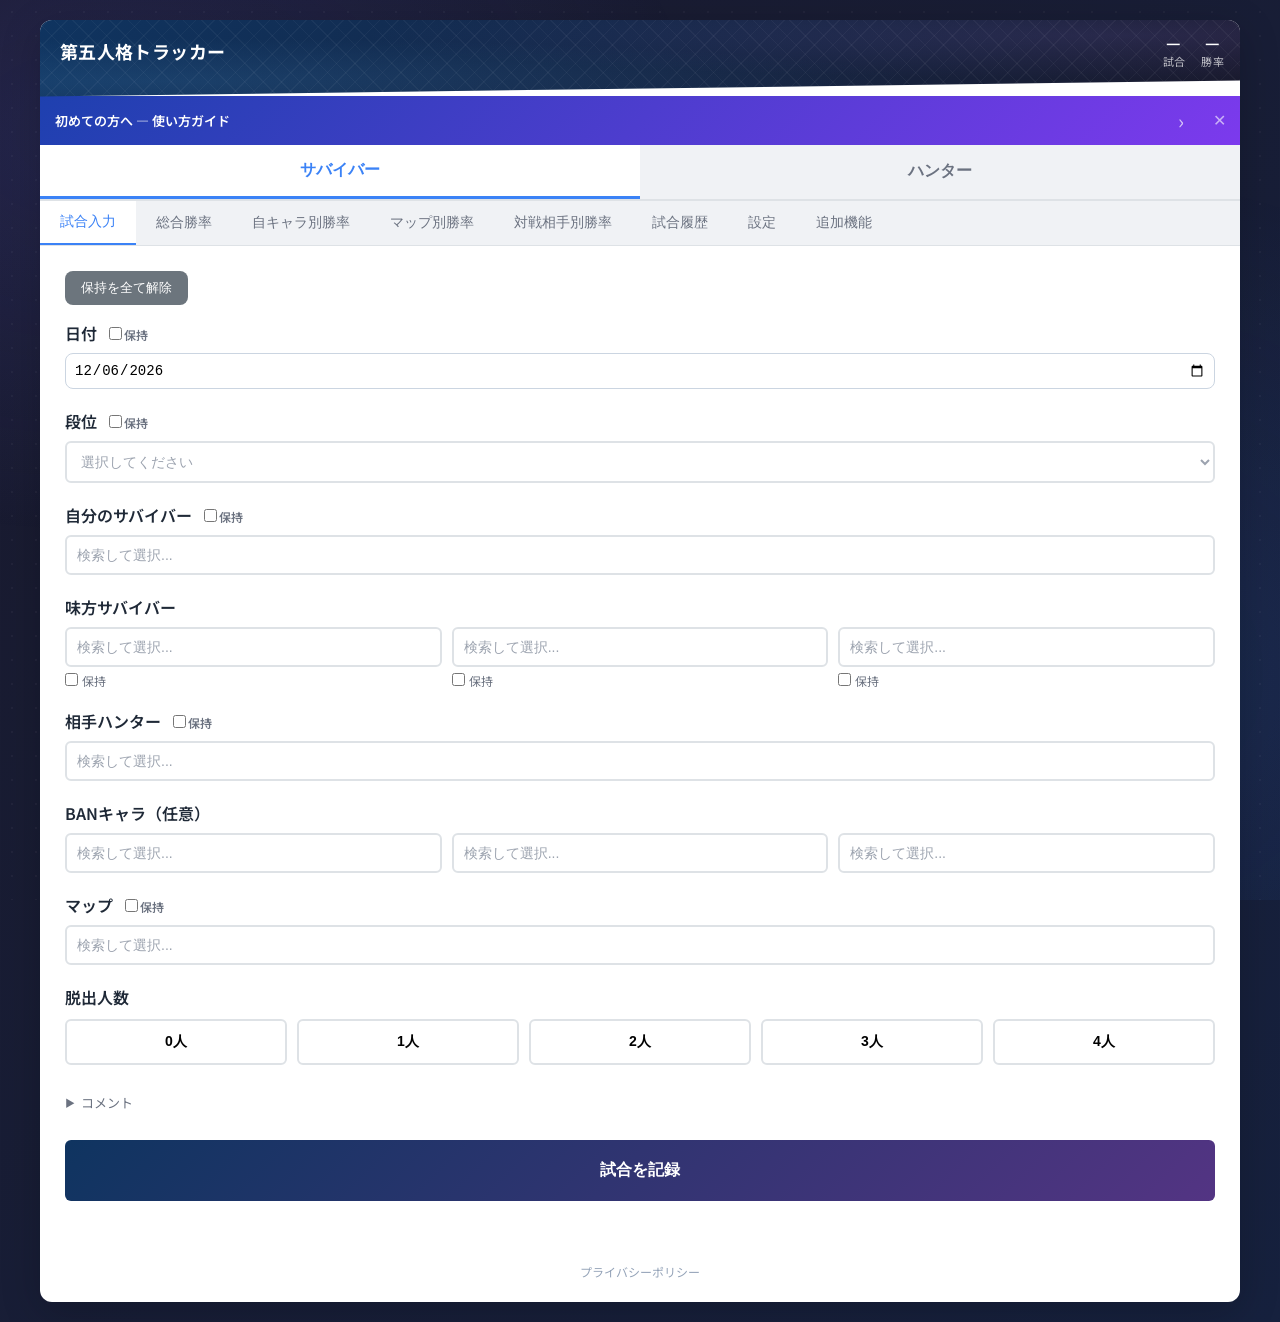
==== index.html @ e8f866b8 "Add files via upload" ====
<!DOCTYPE html>
<html lang="ja">
<head>
  <meta charset="UTF-8">
  <meta name="viewport" content="width=device-width, initial-scale=1.0">
  <title>第五人格トラッカー | 戦績管理・勝率計算アプリ</title>
  <meta name="description" content="第五人格（Identity V）のランク戦の戦績を簡単に記録・管理できる無料ツール。勝率、キャラ別統計、マップ別データを自動計算。サバイバー/ハンター両対応で完全無料。">
  <meta name="keywords" content="第五人格,Identity V,戦績,勝率,トラッカー,ランク戦,統計,サバイバー,ハンター">

  <!-- OGP（SNS共有用） -->
  <meta property="og:title" content="第五人格トラッカー | 戦績管理・勝率計算">
  <meta property="og:description" content="第五人格のランク戦戦績を簡単に記録・管理">
  <meta property="og:type" content="website">
  <meta property="og:url" content="https://idv-tracker.github.io/">

  <!-- Twitter Card -->
  <meta name="twitter:card" content="summary">
  <meta name="twitter:title" content="第五人格トラッカー">
  <meta name="twitter:description" content="戦績管理・勝率計算アプリ">

  <!-- PWA -->
  <link rel="manifest" href="manifest.json">
  <meta name="theme-color" content="#0f3460">
  <meta name="apple-mobile-web-app-capable" content="yes">
  <meta name="apple-mobile-web-app-status-bar-style" content="black-translucent">
  <meta name="apple-mobile-web-app-title" content="第五トラッカー">

  <!-- アイコン設定 -->
  <link rel="apple-touch-icon" href="icon.png">
  <link rel="icon" type="image/png" sizes="180x180" href="icon.png">
  <link rel="shortcut icon" href="icon.png">

  <!-- Google Analytics -->
  <script async src="https://www.googletagmanager.com/gtag/js?id=G-EL23B3L2TD"></script>
  <script>
    window.dataLayer = window.dataLayer || [];
    function gtag(){dataLayer.push(arguments);}
    gtag('js', new Date());
    gtag('config', 'G-EL23B3L2TD');
  </script>

  <!-- Google AdSense -->
  <script async src="https://pagead2.googlesyndication.com/pagead/js/adsbygoogle.js?client=ca-pub-6919699894432312"
     crossorigin="anonymous"></script>

  <!-- Google Fonts: Noto Sans JP -->
  <link rel="preconnect" href="https://fonts.googleapis.com">
  <link href="https://fonts.googleapis.com/css2?family=Noto+Sans+JP:wght@400;600;700&display=swap" rel="stylesheet">

  <!-- External CSS -->
  <link rel="stylesheet" href="base.css">
  <link rel="stylesheet" href="style.css">

  <!-- Chart.js CDN -->
  <script defer src="https://cdn.jsdelivr.net/npm/chart.js@4/dist/chart.umd.min.js"></script>

  <!-- Firebase SDK (クラウド同期用) -->
  <script defer src="https://www.gstatic.com/firebasejs/9.23.0/firebase-app-compat.js"></script>
  <script defer src="https://www.gstatic.com/firebasejs/9.23.0/firebase-firestore-compat.js"></script>
</head>
<body>
  <main class="container">
    <div class="header">
      <div class="header-bg-pattern"></div>
      <div class="header-inner">
        <div class="header-left">
          <div class="header-title">第五人格トラッカー</div>
        </div>
        <div class="header-stats" id="header-stats"></div>
        <button type="button" class="header-gear-btn" onclick="openToolSheet()" aria-label="ツール">
          <svg xmlns="http://www.w3.org/2000/svg" viewBox="0 0 24 24" fill="none" stroke="currentColor" stroke-width="2" stroke-linecap="round" stroke-linejoin="round" width="22" height="22">
            <line x1="3" y1="12" x2="21" y2="12"/><line x1="3" y1="6" x2="21" y2="6"/><line x1="3" y1="18" x2="21" y2="18"/>
          </svg>
          <span class="header-btn-label">ツール</span>
        </button>
      </div>
    </div>

    <div class="install-banner hidden" id="guide-banner">
      <a href="guide.html" onclick="markGuideVisited()">
        <span class="install-banner-text">初めての方へ — 使い方ガイド</span>
        <span class="install-banner-arrow">›</span>
      </a>
      <button type="button" class="install-banner-close" onclick="dismissGuideBanner()" aria-label="閉じる">✕</button>
    </div>

    <div class="install-banner" id="install-banner">
      <a href="install-guide.html">
        <span class="install-banner-text">ホーム画面に追加してアプリとして使う</span>
        <span class="install-banner-arrow">›</span>
      </a>
      <button type="button" class="install-banner-close" onclick="dismissInstallBanner()" aria-label="閉じる">✕</button>
    </div>

    <div class="perspective-tabs">
      <button type="button" class="perspective-tab active" onclick="switchPerspective('survivor', this)">サバイバー</button>
      <button type="button" class="perspective-tab" onclick="switchPerspective('hunter', this)">ハンター</button>
    </div>

    <div class="main-tabs">
      <button type="button" class="main-tab active" data-tab="input"     onclick="switchTab('input', this)">試合入力</button>
      <button type="button" class="main-tab"        data-tab="overall"   onclick="switchTab('overall', this)">総合勝率</button>
      <button type="button" class="main-tab"        data-tab="character" onclick="switchTab('character', this)">自キャラ別勝率</button>
      <button type="button" class="main-tab"        data-tab="map"       onclick="switchTab('map', this)">マップ別勝率</button>
      <button type="button" class="main-tab"        data-tab="opponent"  onclick="switchTab('opponent', this)">対戦相手別勝率</button>
      <button type="button" class="main-tab"        data-tab="history"   onclick="switchTab('history', this)">試合履歴</button>
      <button type="button" class="main-tab"        data-tab="settings"  onclick="switchTab('settings', this)">設定</button>
      <button type="button" class="main-tab"        data-tab="extra"     onclick="switchTab('extra', this)">追加機能</button>
    </div>

    <div class="content">
      <!-- 試合入力タブ -->
      <div id="input-tab" class="tab-content active">
        <div id="survivor-input">
          <div class="input-top-row">
            <button type="button" class="btn-clear-persist" onclick="clearAllPersistence('survivor')">保持を全て解除</button>
            <button type="button" class="input-history-btn" onclick="switchTab('history')" aria-label="試合履歴">
              <svg xmlns="http://www.w3.org/2000/svg" viewBox="0 0 24 24" fill="none" stroke="currentColor" stroke-width="2" stroke-linecap="round" stroke-linejoin="round" width="18" height="18"><circle cx="12" cy="12" r="10"/><polyline points="12 6 12 12 16 14"/></svg>
              <span class="input-history-label">履歴</span>
            </button>
          </div>

          <div class="form-group">
            <label class="form-label">日付 <input type="checkbox" id="persist-survivor-date" class="persist-check"><span class="persist-label">保持</span></label>
            <input type="date" id="survivor-date" class="input-date">
          </div>

          <div class="form-group">
            <label class="form-label">段位 <input type="checkbox" id="persist-survivor-rank" class="persist-check"><span class="persist-label">保持</span></label>
            <select id="survivor-rank">
              <option value="">選択してください</option>
            </select>
          </div>

          <div class="form-group">
            <label class="form-label">自分のサバイバー <input type="checkbox" id="persist-my-survivor" class="persist-check"><span class="persist-label">保持</span></label>
            <select id="my-survivor" onchange="updateSurvivorSelectOptions()">
              <option value="">選択してください</option>
            </select>
          </div>

          <div class="form-group">
            <label class="form-label">味方サバイバー</label>
            <div class="teammate-grid">
              <div>
                <select id="teammate-1" onchange="updateSurvivorSelectOptions()">
                  <option value="">選択してください</option>
                </select>
                <label class="persist-sub-label"><input type="checkbox" id="persist-teammate-1" class="persist-sub-check">保持</label>
              </div>
              <div>
                <select id="teammate-2" onchange="updateSurvivorSelectOptions()">
                  <option value="">選択してください</option>
                </select>
                <label class="persist-sub-label"><input type="checkbox" id="persist-teammate-2" class="persist-sub-check">保持</label>
              </div>
              <div>
                <select id="teammate-3" onchange="updateSurvivorSelectOptions()">
                  <option value="">選択してください</option>
                </select>
                <label class="persist-sub-label"><input type="checkbox" id="persist-teammate-3" class="persist-sub-check">保持</label>
              </div>
            </div>
          </div>

          <div class="form-group">
            <label class="form-label">相手ハンター <input type="checkbox" id="persist-opponent-hunter" class="persist-check"><span class="persist-label">保持</span></label>
            <select id="opponent-hunter">
              <option value="">選択してください</option>
            </select>
          </div>

          <div class="form-group">
            <label class="form-label">BANキャラ（任意）</label>
            <div class="teammate-grid">
              <div>
                <select id="ban-char-1">
                  <option value="">なし</option>
                </select>
              </div>
              <div>
                <select id="ban-char-2">
                  <option value="">なし</option>
                </select>
              </div>
              <div>
                <select id="ban-char-3">
                  <option value="">なし</option>
                </select>
              </div>
            </div>
          </div>

          <div class="form-group">
            <label class="form-label">マップ <input type="checkbox" id="persist-survivor-map" class="persist-check"><span class="persist-label">保持</span></label>
            <select id="survivor-map">
              <option value="">選択してください</option>
            </select>
          </div>

          <div class="form-group">
            <label class="form-label">脱出人数</label>
            <div class="result-buttons">
              <button type="button" class="result-button" onclick="selectEscapeCount('survivor', 0, this)">0人</button>
              <button type="button" class="result-button" onclick="selectEscapeCount('survivor', 1, this)">1人</button>
              <button type="button" class="result-button" onclick="selectEscapeCount('survivor', 2, this)">2人</button>
              <button type="button" class="result-button" onclick="selectEscapeCount('survivor', 3, this)">3人</button>
              <button type="button" class="result-button" onclick="selectEscapeCount('survivor', 4, this)">4人</button>
            </div>
          </div>

          <div class="detail-toggle" onclick="toggleDetailInput()">
            <span id="detail-toggle-arrow">▶</span> コメント
          </div>
          <div id="detail-input-area" class="hidden">
            <div class="form-group">
              <textarea id="survivor-comment" class="input-textarea" placeholder="メモを残せます"></textarea>
            </div>
          </div>

          <button type="button" class="submit-button" onclick="submitMatch('survivor')">試合を記録</button>
        </div>

        <div id="hunter-input" class="hidden">
          <div class="input-top-row">
            <button type="button" class="btn-clear-persist" onclick="clearAllPersistence('hunter')">保持を全て解除</button>
            <button type="button" class="input-history-btn" onclick="switchTab('history')" aria-label="試合履歴">
              <svg xmlns="http://www.w3.org/2000/svg" viewBox="0 0 24 24" fill="none" stroke="currentColor" stroke-width="2" stroke-linecap="round" stroke-linejoin="round" width="18" height="18"><circle cx="12" cy="12" r="10"/><polyline points="12 6 12 12 16 14"/></svg>
              <span class="input-history-label">履歴</span>
            </button>
          </div>

          <div class="form-group">
            <label class="form-label">日付 <input type="checkbox" id="persist-hunter-date" class="persist-check"><span class="persist-label">保持</span></label>
            <input type="date" id="hunter-date" class="input-date">
          </div>

          <div class="form-group">
            <label class="form-label">段位 <input type="checkbox" id="persist-hunter-rank" class="persist-check"><span class="persist-label">保持</span></label>
            <select id="hunter-rank">
              <option value="">選択してください</option>
            </select>
          </div>

          <div class="form-group">
            <label class="form-label">自分のハンター <input type="checkbox" id="persist-my-hunter" class="persist-check"><span class="persist-label">保持</span></label>
            <select id="my-hunter">
              <option value="">選択してください</option>
            </select>
          </div>

          <div class="form-group">
            <label class="form-label">相手サバイバー</label>
            <div class="opponent-survivor-grid">
              <div>
                <select id="opponent-survivor-1" onchange="updateHunterOpponentSelectOptions()">
                  <option value="">選択してください</option>
                </select>
                <label class="persist-sub-label"><input type="checkbox" id="persist-opponent-survivor-1" class="persist-sub-check">保持</label>
              </div>
              <div>
                <select id="opponent-survivor-2" onchange="updateHunterOpponentSelectOptions()">
                  <option value="">選択してください</option>
                </select>
                <label class="persist-sub-label"><input type="checkbox" id="persist-opponent-survivor-2" class="persist-sub-check">保持</label>
              </div>
              <div>
                <select id="opponent-survivor-3" onchange="updateHunterOpponentSelectOptions()">
                  <option value="">選択してください</option>
                </select>
                <label class="persist-sub-label"><input type="checkbox" id="persist-opponent-survivor-3" class="persist-sub-check">保持</label>
              </div>
              <div>
                <select id="opponent-survivor-4" onchange="updateHunterOpponentSelectOptions()">
                  <option value="">選択してください</option>
                </select>
                <label class="persist-sub-label"><input type="checkbox" id="persist-opponent-survivor-4" class="persist-sub-check">保持</label>
              </div>
            </div>
          </div>

          <div class="form-group">
            <label class="form-label">マップ <input type="checkbox" id="persist-hunter-map" class="persist-check"><span class="persist-label">保持</span></label>
            <select id="hunter-map">
              <option value="">選択してください</option>
            </select>
          </div>

          <div class="form-group">
            <label class="form-label">脱出人数</label>
            <div class="result-buttons">
              <button type="button" class="result-button" onclick="selectEscapeCount('hunter', 0, this)">0人</button>
              <button type="button" class="result-button" onclick="selectEscapeCount('hunter', 1, this)">1人</button>
              <button type="button" class="result-button" onclick="selectEscapeCount('hunter', 2, this)">2人</button>
              <button type="button" class="result-button" onclick="selectEscapeCount('hunter', 3, this)">3人</button>
              <button type="button" class="result-button" onclick="selectEscapeCount('hunter', 4, this)">4人</button>
            </div>
          </div>

          <div class="detail-toggle" onclick="toggleHunterDetailInput()">
            <span id="hunter-detail-toggle-arrow">▶</span> コメント
          </div>
          <div id="hunter-detail-input-area" class="hidden">
            <div class="form-group">
              <textarea id="hunter-comment" class="input-textarea" placeholder="メモを残せます"></textarea>
            </div>
          </div>

          <button type="button" class="submit-button" onclick="submitMatch('hunter')">試合を記録</button>
        </div>

      </div>

      <!-- 総合勝率タブ -->
      <div id="overall-tab" class="tab-content">
        <!-- 総合勝率 / 百戦勝率 トグル -->
        <div class="overall-mode-toggle">
          <button type="button" class="overall-mode-btn active" data-mode="total" onclick="setOverallMode('total')">総合勝率</button>
          <button type="button" class="overall-mode-btn" data-mode="recent100" onclick="setOverallMode('recent100')">百戦勝率</button>
        </div>

        <!-- フィルター（折りたたみ） -->
        <div class="filter-collapsible">
          <button type="button" id="filter-toggle-btn-overall" class="filter-toggle-btn" onclick="toggleFilterDrawer('overall')" aria-expanded="false">
            <span class="filter-toggle-label">フィルター</span>
            <span class="filter-toggle-arrow">▼</span>
            <span class="filter-chips-wrap" id="filter-chips-overall"></span>
          </button>
          <div class="filter-drawer" id="filter-drawer-overall">
            <div class="filter-drawer-inner">
              <div class="filter-drawer-group">
                <label class="filter-label">期間フィルター</label>
                <select id="overall-period-filter" onchange="updateOverallStatsTab()" class="overall-filter-select">
                  <option value="all">全期間</option>
                  <option value="today">今日</option>
                  <option value="last7days">直近7日</option>
                  <option value="last30days">直近30日</option>
                </select>
              </div>
              <div class="filter-drawer-group">
                <label class="filter-label">段位フィルター</label>
                <div id="overall-rank-filter" class="multi-rank-wrapper"></div>
              </div>
            </div>
          </div>
        </div>

        <!-- 総合勝率表示 -->
        <div id="overall-stats-display"></div>

        <!-- 勝敗割合ドーナツグラフ -->
        <div id="result-pie-section" class="chart-block">
          <h3 class="chart-section-title">勝敗内訳</h3>
          <div id="result-pie-content"></div>
        </div>

        <!-- 直近試合カラーブロック -->
        <div id="recent-blocks-section" class="chart-block">
          <h3 class="chart-section-title">直近の試合</h3>
          <div id="recent-blocks-content"></div>
        </div>

        <!-- 勝率推移グラフ -->
        <div class="chart-block-lg">
          <h3 class="chart-section-title">勝率推移</h3>
          <div class="chart-container">
            <canvas id="winrate-chart"></canvas>
          </div>
        </div>

        <!-- ハイライトサマリー -->
        <div id="highlight-summary-section" class="chart-block">
          <div id="highlight-summary-content"></div>
        </div>
      </div>

      <!-- 自キャラ別勝率タブ -->
      <div id="character-tab" class="tab-content">
        <div class="filter-collapsible">
          <button type="button" id="filter-toggle-btn-character" class="filter-toggle-btn" onclick="toggleFilterDrawer('character')" aria-expanded="false">
            <span class="filter-toggle-label">フィルター</span>
            <span class="filter-toggle-arrow">▼</span>
            <span class="filter-chips-wrap" id="filter-chips-character"></span>
          </button>
          <div class="filter-drawer" id="filter-drawer-character">
            <div class="filter-drawer-inner">
              <div class="filter-section">
                <div class="filter-group">
                  <label class="filter-label">期間フィルター</label>
                  <select id="character-period-filter" onchange="updateAllStats()">
                    <option value="all">全期間</option>
                    <option value="today">今日</option>
                    <option value="last7days">直近7日</option>
                    <option value="last30days">直近30日</option>
                  </select>
                </div>
                <div class="filter-group">
                  <label class="filter-label">対戦相手フィルター</label>
                  <select id="character-opponent-filter" onchange="updateAllStats()">
                    <option value="all">全て</option>
                  </select>
                </div>
                <div class="filter-group">
                  <label class="filter-label">マップフィルター</label>
                  <select id="character-map-filter" onchange="updateAllStats()">
                    <option value="all">全マップ</option>
                  </select>
                </div>
                <div class="filter-group">
                  <label class="filter-label">段位フィルター</label>
                  <div id="character-rank-filter" class="multi-rank-wrapper"></div>
                </div>
              </div>
            </div>
          </div>
        </div>
        <div id="character-stats"></div>

        <!-- 使用キャラクター割合グラフ -->
        <div id="char-pie-section" class="chart-block-lg">
          <h3 class="chart-section-title">使用キャラクター割合</h3>
          <div id="char-pie-content"></div>
        </div>
      </div>

      <!-- マップ別勝率タブ -->
      <div id="map-tab" class="tab-content">
        <div class="filter-collapsible">
          <button type="button" id="filter-toggle-btn-map" class="filter-toggle-btn" onclick="toggleFilterDrawer('map')" aria-expanded="false">
            <span class="filter-toggle-label">フィルター</span>
            <span class="filter-toggle-arrow">▼</span>
            <span class="filter-chips-wrap" id="filter-chips-map"></span>
          </button>
          <div class="filter-drawer" id="filter-drawer-map">
            <div class="filter-drawer-inner">
              <div class="filter-section">
                <div class="filter-group">
                  <label class="filter-label">期間フィルター</label>
                  <select id="map-period-filter" onchange="updateAllStats()">
                    <option value="all">全期間</option>
                    <option value="today">今日</option>
                    <option value="last7days">直近7日</option>
                    <option value="last30days">直近30日</option>
                  </select>
                </div>
                <div class="filter-group">
                  <label class="filter-label">自キャラフィルター</label>
                  <select id="map-char-filter" onchange="updateAllStats()">
                    <option value="all">全キャラ</option>
                  </select>
                </div>
                <div class="filter-group">
                  <label class="filter-label">段位フィルター</label>
                  <div id="map-rank-filter" class="multi-rank-wrapper"></div>
                </div>
              </div>
            </div>
          </div>
        </div>
        <div id="map-stats"></div>

        <!-- マップ別試合数グラフ -->
        <div id="map-pie-section" class="chart-block-lg">
          <h3 class="chart-section-title">マップ割合</h3>
          <div id="map-pie-content"></div>
        </div>
      </div>

      <!-- 対戦相手別勝率タブ -->
      <div id="opponent-tab" class="tab-content">
        <div class="filter-collapsible">
          <button type="button" id="filter-toggle-btn-opponent" class="filter-toggle-btn" onclick="toggleFilterDrawer('opponent')" aria-expanded="false">
            <span class="filter-toggle-label">フィルター</span>
            <span class="filter-toggle-arrow">▼</span>
            <span class="filter-chips-wrap" id="filter-chips-opponent"></span>
          </button>
          <div class="filter-drawer" id="filter-drawer-opponent">
            <div class="filter-drawer-inner">
              <div class="filter-section">
                <div class="filter-group">
                  <label class="filter-label">期間フィルター</label>
                  <select id="opponent-period-filter" onchange="updateAllStats()">
                    <option value="all">全期間</option>
                    <option value="today">今日</option>
                    <option value="last7days">直近7日</option>
                    <option value="last30days">直近30日</option>
                  </select>
                </div>
                <div class="filter-group">
                  <label class="filter-label">自キャラフィルター</label>
                  <select id="my-char-filter" onchange="onMyCharFilterChange()">
                    <option value="all">全キャラ</option>
                  </select>
                </div>
                <div class="filter-group" id="opponent-filter-group">
                  <label class="filter-label">対戦相手フィルター</label>
                  <select id="opponent-hunter-filter" onchange="updateAllStats()">
                    <option value="all">全て</option>
                  </select>
                </div>
                <div class="filter-group">
                  <label class="filter-label">マップフィルター</label>
                  <select id="opponent-map-filter" onchange="updateAllStats()">
                    <option value="all">全マップ</option>
                  </select>
                </div>
                <div class="filter-group">
                  <label class="filter-label">段位フィルター</label>
                  <div id="opponent-rank-filter" class="multi-rank-wrapper"></div>
                </div>
              </div>
            </div>
          </div>
        </div>
        <div id="opponent-stats"></div>
      </div>

      <!-- 試合履歴タブ -->
      <div id="history-tab" class="tab-content">
        <div class="filter-collapsible">
          <button type="button" id="filter-toggle-btn-history" class="filter-toggle-btn" onclick="toggleFilterDrawer('history')" aria-expanded="false">
            <span class="filter-toggle-label">フィルター</span>
            <span class="filter-toggle-arrow">▼</span>
            <span class="filter-chips-wrap" id="filter-chips-history"></span>
          </button>
          <div class="filter-drawer" id="filter-drawer-history">
            <div class="filter-drawer-inner">
              <div class="filter-section">
                <div class="filter-group">
                  <label class="filter-label">期間フィルター</label>
                  <select id="history-period-filter" onchange="updateAllStats()">
                    <option value="all">全期間</option>
                    <option value="today">今日</option>
                    <option value="last7days">直近7日</option>
                    <option value="last30days">直近30日</option>
                  </select>
                </div>
                <div class="filter-group">
                  <label class="filter-label">相手キャラフィルター</label>
                  <select id="history-opponent-filter" onchange="updateAllStats()">
                    <option value="all">全キャラ</option>
                  </select>
                </div>
                <div class="filter-group">
                  <label class="filter-label">自キャラフィルター</label>
                  <select id="history-char-filter" onchange="onHistoryCharFilterChange()">
                    <option value="all">全キャラ</option>
                  </select>
                </div>
                <div class="filter-group">
                  <label class="filter-label">マップフィルター</label>
                  <select id="history-map-filter" onchange="updateAllStats()">
                    <option value="all">全マップ</option>
                  </select>
                </div>
                <div class="filter-group">
                  <label class="filter-label">段位フィルター</label>
                  <div id="history-rank-filter" class="multi-rank-wrapper"></div>
                </div>
              </div>
            </div>
          </div>
        </div>
        <div id="match-history"></div>
        <button type="button" class="reset-button" onclick="event.stopPropagation(); resetAllData(); return false;">全データをリセット</button>
      </div>

      <!-- 設定タブ -->
      <div id="settings-tab" class="tab-content">
        <!-- ダークモード切替 -->
        <div class="dark-mode-toggle">
          <div>
            <div class="dark-mode-toggle-label">ダークモード</div>
            <div class="dark-mode-toggle-sub">目に優しい暗い配色に切り替えます</div>
          </div>
          <label class="toggle-switch">
            <input type="checkbox" id="dark-mode-switch" onchange="toggleDarkMode()">
            <span class="toggle-slider"></span>
          </label>
        </div>

        <a href="guide.html" class="settings-link-btn">使い方ガイド ›</a>

        <a href="install-guide.html" class="settings-link-btn">ホーム画面に追加する方法 ›</a>

        <!-- クラウド同期 -->
        <div class="stats-card">
          <h3 class="settings-section-title">クラウド同期</h3>
          <p class="settings-section-sub">複数のデバイスでデータを同期できます。同期コードを発行し、別のデバイスで入力するだけで完了です。</p>
          <div id="sync-ui"></div>
        </div>

        <div class="stats-card">
          <h3 class="settings-section-title">ファイルで書き出し・読み込み</h3>
          <p class="settings-section-sub">データをJSONファイルとして書き出し・読み込みできます。他のユーザーへのデータ共有や、クラウド同期を使わない手動バックアップとして活用できます。</p>

          <!-- エクスポート -->
          <div class="settings-import-section">
            <h4 class="settings-h4">データをバックアップ</h4>
            <div class="settings-export-row">
              <button type="button" class="settings-btn settings-btn-blue" onclick="exportToClipboard()">クリップボードにコピー</button>
              <button type="button" class="settings-btn settings-btn-green" onclick="exportToFile()">ファイルでダウンロード</button>
            </div>
            <p class="settings-note-sm">クリップボードにコピーした場合は、LINEやメモ帳に貼り付けて保存してください。</p>
          </div>

          <!-- インポート -->
          <div>
            <h4 class="settings-h4">データを復元</h4>
            <p class="settings-note-warn">復元すると現在のデータは完全に上書きされます</p>

            <!-- テキストエリアで復元 -->
            <div class="settings-import-section">
              <label class="settings-label">バックアップデータを貼り付け:</label>
              <textarea id="import-textarea" class="settings-import-textarea" placeholder="ここにバックアップデータを貼り付けてください"></textarea>
              <button type="button" class="settings-btn settings-btn-purple settings-btn-full" style="margin-top: var(--sp-2);" onclick="importFromText()">テキストから復元</button>
            </div>

            <!-- ファイルで復元 -->
            <div>
              <label class="settings-label">またはファイルから復元:</label>
              <input type="file" id="import-file" accept=".json,.txt" style="display: none;" onchange="importFromFile(event)">
              <button type="button" class="settings-btn settings-btn-indigo settings-btn-full" onclick="document.getElementById('import-file').click()">ファイルから復元</button>
            </div>
          </div>
        </div>

        <!-- 現在のデータ情報 -->
        <div class="stats-card">
          <h3 class="settings-section-title">現在のデータ情報</h3>
          <div id="data-info" class="settings-data-info"></div>
        </div>
      </div>
      <!-- 追加機能タブ（PC用） -->
      <div id="extra-tab" class="tab-content">
        <div class="addon-section">
          <div class="addon-section-header">
            <span class="addon-section-title">追加機能</span>
            <span class="addon-section-note">50試合記録すると使えます</span>
          </div>

          <div class="tier-link-card">
            <a href="tier.html" class="tier-link-card-header">
              <span>環境分析 対戦相手Tier表</span>
              <span class="tier-link-card-open-label">開く ›</span>
            </a>
            <div class="tier-link-card-body">
              <p>あなたの対戦データをもとに、対戦相手キャラクターの流行度を自動でTier表化する分析ツールです。</p>
              <div class="tier-link-card-features">
                <div><strong>流行度Tier表（SSS〜D）</strong> — ピック率をもとに7段階で分類</div>
                <div><strong>要対策ピックアップ</strong> — ピック率×敗率から独自スコアで上位を表示</div>
                <div><strong>前週比トレンド</strong> — 先週と今週のピック率を比較</div>
                <div><strong>詳細データ</strong> — マップ分布・自キャラ別勝率・試合履歴をキャラ別に確認</div>
                <div><strong>自動連携</strong> — 同期コードを設定していれば追加操作なしで最新データを読み込み</div>
              </div>
            </div>
          </div>

          <div class="tier-link-card" style="margin-bottom: 0;">
            <a href="challenge.html" class="tier-link-card-header">
              <span>目標達成予測</span>
              <span class="tier-link-card-open-label">開く ›</span>
            </a>
            <div class="tier-link-card-body">
              <p>認知ポイント・段位ポイントの目標を設定すると、あなたの勝率をもとに達成に必要な試合数を予測する分析ツールです。</p>
              <div class="tier-link-card-features">
                <div><strong>認知pt予測</strong> — キャラ別勝率とptサンプルから達成試合数を算出</div>
                <div><strong>段位pt予測</strong> — 全体勝率と段位の仕組みから必要試合数を計算</div>
                <div><strong>上振れ・期待値・下振れ</strong> — 勝率±5%の3パターンで表示</div>
              </div>
            </div>
          </div>
        </div>
      </div>
    </div>

    <!-- 詳細ページ（キャラ/マップ/対戦相手） -->
    <div id="detail-page" class="detail-page hidden">
      <div class="detail-page-header">
        <button type="button" class="detail-page-back" onclick="closeDetailPage()">← 戻る</button>
        <div class="detail-page-title">
          <img id="detail-page-icon" class="detail-page-icon-img" src="" alt="" onerror="this.style.display='none'">
          <span id="detail-page-name"></span>
        </div>
        <span id="detail-filter-badge" class="detail-filter-badge hidden"></span>
      </div>
      <div id="detail-page-body" class="detail-page-body"></div>
    </div>

    <!-- プライバシーポリシーリンク -->
    <div class="privacy-footer">
      <a href="privacy.html" class="privacy-link">プライバシーポリシー</a>
    </div>
  </div>

  <!-- モバイル用ボトムナビ（5タブ） -->
  <nav class="bottom-nav" id="bottom-nav">
    <div class="bottom-nav-pill" id="bottom-nav-pill"></div>
    <button class="bottom-nav-item active" data-nav="input" onclick="switchBottomNav('input',this)">
      <span class="bnav-icon">
        <svg xmlns="http://www.w3.org/2000/svg" viewBox="0 0 24 24" fill="none" stroke="currentColor" stroke-width="2" stroke-linecap="round" stroke-linejoin="round" width="22" height="22"><path d="M17 3a2.828 2.828 0 1 1 4 4L7.5 20.5 2 22l1.5-5.5L17 3z"/></svg>
      </span>
      <span class="bnav-label">入力</span>
    </button>
    <button class="bottom-nav-item" data-nav="overall" onclick="switchBottomNav('overall',this)">
      <span class="bnav-icon">
        <svg xmlns="http://www.w3.org/2000/svg" viewBox="0 0 24 24" fill="none" stroke="currentColor" stroke-width="2" stroke-linecap="round" stroke-linejoin="round" width="22" height="22"><polyline points="22 12 18 12 15 21 9 3 6 12 2 12"/></svg>
      </span>
      <span class="bnav-label">総合</span>
    </button>
    <button class="bottom-nav-item" data-nav="character" onclick="switchBottomNav('character',this)">
      <span class="bnav-icon">
        <svg xmlns="http://www.w3.org/2000/svg" viewBox="0 0 24 24" fill="none" stroke="currentColor" stroke-width="2" stroke-linecap="round" stroke-linejoin="round" width="22" height="22"><path d="M20 21v-2a4 4 0 0 0-4-4H8a4 4 0 0 0-4 4v2"/><circle cx="12" cy="7" r="4"/></svg>
      </span>
      <span class="bnav-label">キャラ別</span>
    </button>
    <button class="bottom-nav-item" data-nav="map" onclick="switchBottomNav('map',this)">
      <span class="bnav-icon">
        <svg xmlns="http://www.w3.org/2000/svg" viewBox="0 0 24 24" fill="none" stroke="currentColor" stroke-width="2" stroke-linecap="round" stroke-linejoin="round" width="22" height="22"><polygon points="1 6 1 22 8 18 16 22 23 18 23 2 16 6 8 2 1 6"/><line x1="8" y1="2" x2="8" y2="18"/><line x1="16" y1="6" x2="16" y2="22"/></svg>
      </span>
      <span class="bnav-label">マップ別</span>
    </button>
    <button class="bottom-nav-item" data-nav="opponent" onclick="switchBottomNav('opponent',this)">
      <span class="bnav-icon">
        <svg xmlns="http://www.w3.org/2000/svg" viewBox="0 0 24 24" fill="none" stroke="currentColor" stroke-width="2" stroke-linecap="round" stroke-linejoin="round" width="22" height="22"><path d="M12 22s8-4 8-10V5l-8-3-8 3v7c0 6 8 10 8 10z"/></svg>
      </span>
      <span class="bnav-label">対戦別</span>
    </button>
  </nav>

  <!-- ツールシート（モバイル用） -->
  <div class="tool-sheet-overlay" id="tool-sheet-overlay" onclick="closeToolSheet()"></div>
  <div class="tool-sheet" id="tool-sheet">
    <div class="tool-sheet-header">
      <span class="tool-sheet-title">ツール</span>
      <button type="button" class="tool-sheet-close" onclick="closeToolSheet()">✕</button>
    </div>
    <a href="tier.html" class="tool-sheet-item">
      <span class="tool-sheet-item-icon">
        <svg xmlns="http://www.w3.org/2000/svg" viewBox="0 0 24 24" fill="none" stroke="currentColor" stroke-width="2" stroke-linecap="round" stroke-linejoin="round" width="20" height="20"><line x1="18" y1="20" x2="18" y2="10"/><line x1="12" y1="20" x2="12" y2="4"/><line x1="6" y1="20" x2="6" y2="14"/></svg>
      </span>
      <span class="tool-sheet-item-label">環境分析 対戦相手Tier表</span>
      <span class="tool-sheet-item-arrow">›</span>
    </a>
    <a href="challenge.html" class="tool-sheet-item">
      <span class="tool-sheet-item-icon">
        <svg xmlns="http://www.w3.org/2000/svg" viewBox="0 0 24 24" fill="none" stroke="currentColor" stroke-width="2" stroke-linecap="round" stroke-linejoin="round" width="20" height="20"><circle cx="12" cy="12" r="10"/><circle cx="12" cy="12" r="6"/><circle cx="12" cy="12" r="2"/></svg>
      </span>
      <span class="tool-sheet-item-label">目標達成予測</span>
      <span class="tool-sheet-item-arrow">›</span>
    </a>
    <div class="tool-sheet-divider"></div>
    <button type="button" class="tool-sheet-item" onclick="closeToolSheet(); switchTab('settings', document.querySelector('.main-tab[onclick*=\'settings\']'))">
      <span class="tool-sheet-item-icon">
        <svg xmlns="http://www.w3.org/2000/svg" viewBox="0 0 24 24" fill="none" stroke="currentColor" stroke-width="2" stroke-linecap="round" stroke-linejoin="round" width="20" height="20"><circle cx="12" cy="12" r="3"/><path d="M19.4 15a1.65 1.65 0 0 0 .33 1.82l.06.06a2 2 0 0 1-2.83 2.83l-.06-.06a1.65 1.65 0 0 0-1.82-.33 1.65 1.65 0 0 0-1 1.51V21a2 2 0 0 1-4 0v-.09A1.65 1.65 0 0 0 9 19.4a1.65 1.65 0 0 0-1.82.33l-.06.06a2 2 0 0 1-2.83-2.83l.06-.06A1.65 1.65 0 0 0 4.68 15a1.65 1.65 0 0 0-1.51-1H3a2 2 0 0 1 0-4h.09A1.65 1.65 0 0 0 4.6 9a1.65 1.65 0 0 0-.33-1.82l-.06-.06a2 2 0 0 1 2.83-2.83l.06.06A1.65 1.65 0 0 0 9 4.68a1.65 1.65 0 0 0 1-1.51V3a2 2 0 0 1 4 0v.09a1.65 1.65 0 0 0 1 1.51 1.65 1.65 0 0 0 1.82-.33l.06-.06a2 2 0 0 1 2.83 2.83l-.06.06A1.65 1.65 0 0 0 19.4 9a1.65 1.65 0 0 0 1.51 1H21a2 2 0 0 1 0 4h-.09a1.65 1.65 0 0 0-1.51 1z"/></svg>
      </span>
      <span class="tool-sheet-item-label">設定</span>
      <span class="tool-sheet-item-arrow">›</span>
    </button>
    <a href="guide.html" class="tool-sheet-item">
      <span class="tool-sheet-item-icon">
        <svg xmlns="http://www.w3.org/2000/svg" viewBox="0 0 24 24" fill="none" stroke="currentColor" stroke-width="2" stroke-linecap="round" stroke-linejoin="round" width="20" height="20"><path d="M2 3h6a4 4 0 0 1 4 4v14a3 3 0 0 0-3-3H2z"/><path d="M22 3h-6a4 4 0 0 0-4 4v14a3 3 0 0 1 3-3h7z"/></svg>
      </span>
      <span class="tool-sheet-item-label">使い方ガイド</span>
      <span class="tool-sheet-item-arrow">›</span>
    </a>
  </div>

  </main>

  <div id="toast-container" class="toast-container"></div>

  <script src="shared.js"></script>
  <script src="app.js"></script>
</body>
</html>
---- base.css ----
/* ===== base.css — 全ページ共通トークン・リセット ===== */

/* リセット */
* { margin: 0; padding: 0; box-sizing: border-box; }
.hidden { display: none !important; }

/* フォント */
body {
  font-family: 'Noto Sans JP', 'Segoe UI', Tahoma, Geneva, Verdana, sans-serif;
  min-height: 100vh;
}

/* ===== デザイントークン ===== */
:root {
  /* Primary colors */
  --c-primary:       #0f3460;
  --c-primary-mid:   #3b82f6;
  --c-primary-light: #60a5fa;

  /* Surface layers */
  --s-base:      #ffffff;
  --s-raised:    #f0f2f5;
  --s-raised-rgb: 240, 242, 245;
  --s-overlay:   #f1f5f9;
  --s-card:      #ffffff;
  --s-input:     #ffffff;
  --s-subtle:    #f9fafb;
  --s-muted:     #f3f4f6;

  /* Borders */
  --b-subtle:  #e5e7eb;
  --b-default: #dee2e6;
  --b-strong:  #cbd5e1;

  /* Text */
  --t-primary:   #1f2937;
  --t-secondary: #374151;
  --t-muted:     #6b7280;
  --t-faint:     #9ca3af;

  /* Status colors */
  --win-bg:  #fbbf24;  --win-fg:  #1f2937;
  --lose-bg: #ef4444;  --lose-fg: #ffffff;
  --draw-bg: #9ca3af;  --draw-fg: #1f2937;
  --c-success: #059669;
  --c-danger:  #dc2626;

  /* Interactive */
  --c-primary-bg: #eff6ff;

  /* Spacing (8px grid) */
  --sp-1: 4px;  --sp-2: 8px;   --sp-3: 12px;
  --sp-4: 16px; --sp-5: 20px;  --sp-6: 24px;
  --sp-8: 32px; --sp-10: 40px; --sp-12: 48px;

  /* Typography */
  --fs-xs:   11px;
  --fs-sm:   12px;
  --fs-base: 14px;
  --fs-md:   16px;
  --fs-lg:   18px;
  --fs-2xl:  48px;

  /* Border radius */
  --r-sm:   4px;
  --r-input: 6px;
  --r-md:   8px;
  --r-lg:   12px;
  --r-xl:   20px;
  --r-pill: 28px;

  /* Shadows */
  --shadow-sm: 0 1px 3px rgba(0,0,0,0.1);
  --shadow-md: 0 4px 12px rgba(0,0,0,0.15);
  --shadow-lg: 0 10px 40px rgba(0,0,0,0.2);

  /* z-index */
  --z-dropdown: 100;
  --z-sticky:   150;
  --z-nav:      200;

  /* Animation */
  --transition-hover: 0.15s;
  --transition-move:  0.3s;
}

/* ===== PC背景装飾（グロー + ドットパターン） ===== */
@media (min-width: 768px) {
  body {
    position: relative;
    z-index: 0;
  }
  body::before {
    content: '';
    position: fixed;
    inset: 0;
    pointer-events: none;
    z-index: -1;
    background:
      radial-gradient(ellipse 600px 400px at 8% 15%, rgba(99, 102, 241, 0.15), transparent),
      radial-gradient(ellipse 500px 500px at 88% 75%, rgba(59, 130, 246, 0.12), transparent),
      radial-gradient(ellipse 300px 300px at 50% 50%, rgba(139, 92, 246, 0.06), transparent),
      radial-gradient(circle 1px, rgba(255, 255, 255, 0.04) 1px, transparent 1px);
    background-size: 100% 100%, 100% 100%, 100% 100%, 24px 24px;
  }
}

/* ===== ダークモードトークン ===== */
body.dark-mode {
  --c-primary:       #3b82f6;
  --c-primary-light: #60a5fa;
  --s-base:      #1a1a2e;
  --s-raised:    #28283e;
  --s-raised-rgb: 40, 40, 62;
  --s-overlay:   #2e2e4a;
  --s-card:      #1e2235;
  --s-input:     #2d3250;
  --s-subtle:    #161929;
  --s-muted:     #161929;
  --b-subtle:  #2e2e48;
  --b-default: #3a3a55;
  --b-strong:  #3a3a55;
  --t-primary:   #d1d5db;
  --t-secondary: #adb5bd;
  --t-muted:     #9ca3af;
  --t-faint:     #7878a0;
  --win-bg:  #fbbf24;  --win-fg:  #1f2937;
  --lose-bg: #ef4444;  --lose-fg: #ffffff;
  --draw-bg: #9ca3af;  --draw-fg: #1f2937;
  --c-success: #059669;  /* ダーク背景でもコントラスト十分、据え置き */
  --c-danger:  #dc2626;
  --c-primary-bg: #1e2d4a;
}

/* ダークモード時のグロー微調整 */
@media (min-width: 768px) {
  body.dark-mode::before {
    background:
      radial-gradient(ellipse 600px 400px at 8% 15%, rgba(99, 102, 241, 0.10), transparent),
      radial-gradient(ellipse 500px 500px at 88% 75%, rgba(59, 130, 246, 0.08), transparent),
      radial-gradient(ellipse 300px 300px at 50% 50%, rgba(139, 92, 246, 0.05), transparent),
      radial-gradient(circle 1px, rgba(255, 255, 255, 0.025) 1px, transparent 1px);
    background-size: 100% 100%, 100% 100%, 100% 100%, 24px 24px;
  }
}
---- style.css ----
/* ===== トークン・リセットは base.css で定義 ===== */

body {
  background: linear-gradient(135deg, #1a1a2e 0%, #16213e 100%);
  padding: 20px;
}

.container {
  max-width: 1200px;
  margin: 0 auto;
  background: var(--s-base);
  border-radius: var(--r-lg);
  box-shadow: var(--shadow-lg);
  overflow: hidden;
}

/* ===== インストールバナー ===== */
.install-banner {
  display: flex;
  align-items: center;
  background: linear-gradient(135deg, #1e40af 0%, #7c3aed 100%);
  padding: 0;
}
.install-banner a {
  flex: 1;
  display: flex;
  align-items: center;
  padding: 10px 15px;
  color: white;
  text-decoration: none;
  gap: 8px;
  min-width: 0;
}
.install-banner-icon { font-size: 18px; flex-shrink: 0; }
.install-banner-text { font-size: 13px; font-weight: 600; flex: 1; }
.install-banner-arrow { font-size: 20px; opacity: 0.7; flex-shrink: 0; }
.install-banner-close {
  background: none;
  border: none;
  color: rgba(255,255,255,0.6);
  font-size: 16px;
  padding: 10px 14px;
  cursor: pointer;
  flex-shrink: 0;
}
.install-banner-close:hover { color: white; }

.perspective-tabs {
  display: flex;
  background: var(--s-raised);
  border-bottom: 2px solid var(--b-default);
}

.perspective-tab {
  flex: 1;
  padding: 15px;
  text-align: center;
  cursor: pointer;
  background: var(--s-raised);
  border: none;
  font-size: var(--fs-md);
  font-weight: 600;
  transition: background var(--transition-move), color var(--transition-move), border-color var(--transition-move);
  color: var(--t-muted);
}

.perspective-tab.active {
  background: var(--s-base);
  color: var(--c-primary-mid);
  border-bottom: 3px solid var(--c-primary-mid);
}

.perspective-tab:hover {
  background: var(--s-overlay);
}

.main-tabs {
  display: flex;
  background: var(--s-raised);
  border-bottom: 1px solid var(--b-default);
  overflow-x: auto;
  position: relative;
}

/* スクロール可能であることを示すグラデーション（動的に表示/非表示） */
.main-tabs.has-scroll::after {
  content: '';
  position: absolute;
  right: 0;
  top: 0;
  bottom: 0;
  width: 40px;
  background: linear-gradient(to right,
    rgba(var(--s-raised-rgb), 0),
    rgba(var(--s-raised-rgb), 1)
  );
  pointer-events: none;
  z-index: 1;
}

.main-tab {
  padding: 12px 20px;
  cursor: pointer;
  background: var(--s-raised);
  border: none;
  font-size: var(--fs-base);
  white-space: nowrap;
  transition: background var(--transition-move), color var(--transition-move), border-color var(--transition-move);
  color: var(--t-muted);
}

.main-tab.active {
  background: var(--s-base);
  color: var(--c-primary-mid);
  border-bottom: 2px solid var(--c-primary-mid);
}

.main-tab:hover {
  background: var(--s-overlay);
}

.content {
  padding: 25px;
}

.tab-content {
  display: none;
}

.tab-content.active {
  display: block;
}

.form-group {
  margin-bottom: 20px;
}

.form-label {
  display: block;
  margin-bottom: 8px;
  font-weight: 600;
  color: var(--t-primary);
}

select {
  width: 100%;
  padding: 10px;
  border: 2px solid var(--b-default);
  border-radius: var(--r-input);
  font-size: var(--fs-base);
  background: var(--s-base);
  color: var(--t-primary);
}

/* 未選択状態（プレースホルダー）のスタイル */
select.placeholder {
  color: var(--t-faint);
}

select:focus {
  outline: none;
  border-color: var(--c-primary);
}

.result-buttons {
  display: grid;
  grid-template-columns: repeat(5, 1fr);
  gap: 10px;
  margin-top: 10px;
}

.result-button {
  padding: 12px 8px;
  min-height: 44px;
  border: 2px solid var(--b-default);
  border-radius: var(--r-input);
  background: var(--s-base);
  cursor: pointer;
  font-size: var(--fs-base);
  font-weight: 600;
  transition: background var(--transition-move), color var(--transition-move), border-color var(--transition-move);
}

.result-button:hover {
  border-color: var(--c-primary);
  background: var(--s-overlay);
}

.result-button.selected {
  background: var(--c-primary);
  color: white;
  border-color: var(--c-primary);
}

.submit-button {
  width: 100%;
  padding: var(--sp-5);
  background: linear-gradient(135deg, #0f3460 0%, #533483 100%);
  color: white;
  border: none;
  border-radius: var(--r-input);
  font-size: var(--fs-md);
  font-weight: 600;
  cursor: pointer;
  margin-top: 20px;
  transition: transform var(--transition-hover);
}

.submit-button:hover {
  transform: translateY(-2px);
  box-shadow: 0 5px 15px rgba(15, 52, 96, 0.4);
}

.submit-button:active {
  transform: translateY(0);
}

.filter-section {
  background: var(--s-raised);
  padding: 15px;
  border-radius: var(--r-md);
  margin-bottom: var(--sp-5);
  display: flex;
  gap: 15px;
  flex-wrap: wrap;
  align-items: center;
}

.filter-group {
  flex: 1;
  min-width: 140px;
}

@media (max-width: 767px) {
  .filter-section {
    flex-direction: column;
    align-items: stretch;
    gap: var(--sp-3);
  }
  .filter-group {
    min-width: 0;
    width: 100%;
  }
}

.filter-label {
  display: block;
  margin-bottom: 5px;
  font-size: var(--fs-base);
  font-weight: 600;
  color: var(--t-primary);
}

.stats-card {
  background: var(--s-raised);
  padding: var(--sp-5);
  border-radius: var(--r-md);
  margin-bottom: var(--sp-5);
  border: 1px solid var(--b-subtle);
  box-shadow: var(--shadow-sm);
}
.stats-card-header {
  display: flex;
  justify-content: space-between;
  align-items: center;
  margin-bottom: 10px;
}
.stats-card-title {
  font-size: var(--fs-base);
  font-weight: 600;
  color: var(--t-muted);
}

.stats-title {
  font-size: var(--fs-lg);
  font-weight: 600;
  margin-bottom: 15px;
  color: var(--t-primary);
  display: flex;
  align-items: center;
  gap: 8px;
  padding-left: 10px;
  border-left: 3px solid var(--c-primary-mid);
  flex-wrap: wrap;
}
.stats-count-badge {
  font-size: 11px;
  font-weight: 400;
  color: var(--t-faint);
  background: var(--s-overlay);
  border-radius: var(--r-pill);
  padding: 2px 8px;
}

.overall-stats-display {
  background: var(--s-base);
  padding: 30px;
  border-radius: var(--r-md);
  text-align: center;
}

.winrate-big {
  font-size: var(--fs-2xl);
  font-weight: 700;
  color: var(--c-primary);
  margin-bottom: 10px;
}

.record-text {
  font-size: var(--fs-lg);
  color: var(--t-muted);
  margin-bottom: 10px;
}

.streak-badge {
  display: inline-flex;
  align-items: center;
  gap: 5px;
  background: linear-gradient(135deg, #ff6b6b, #ee5a6f);
  color: white;
  padding: 8px 16px;
  border-radius: var(--r-xl);
  font-size: 16px;
  font-weight: 600;
  margin-top: 10px;
}

.streak-icon {
  font-size: 20px;
}

/* 横棒グラフスタイル */
.bar-chart-horizontal {
  display: flex;
  flex-direction: column;
  gap: 12px;
  padding: var(--sp-5);
  background: var(--s-base);
  border-radius: var(--r-md);
}

.bar-row {
  display: flex;
  align-items: center;
  gap: 12px;
  width: 100%;
  min-height: 45px;
}

.bar-label-wrapper {
  min-width: 160px;
  max-width: 160px;
  flex-shrink: 0;
  display: flex;
  align-items: center;
  gap: 6px;
}
.bar-icon {
  width: 22px;
  height: 22px;
  border-radius: var(--r-sm);
  object-fit: cover;
  flex-shrink: 0;
}
.bar-icon-pair {
  display: flex;
  flex-shrink: 0;
}
.bar-icon-pair .bar-icon:not(:first-child) {
  margin-left: -6px;
}
.bar-label-text {
  min-width: 0;
  flex: 1;
}

.bar-label {
  font-size: 13px;
  font-weight: 600;
  color: var(--t-primary);
  word-wrap: break-word;
  margin-bottom: 3px;
}

.bar-sublabel {
  font-size: var(--fs-xs);
  color: var(--t-faint);
  line-height: 1.3;
}

.bar-wrapper {
  flex: 1;
  min-width: 0;
  height: 28px;
  background: var(--s-overlay);
  border-radius: var(--r-sm);
  position: relative;
  overflow: hidden;
  display: flex;
  align-items: center;
}
.bar-center-label {
  position: absolute;
  left: 0;
  right: 0;
  text-align: center;
  font-size: 11px;
  font-weight: 700;
  color: var(--t-primary);
  text-shadow:
    0 0 3px #fff,
    0 0 3px #fff,
    0 0 3px #fff,
    1px 0 2px #fff,
   -1px 0 2px #fff,
    0 1px 2px #fff,
    0 -1px 2px #fff;
  pointer-events: none;
  white-space: nowrap;
}

.bar-visual {
  height: 100%;
  background: linear-gradient(90deg, var(--c-primary-light), var(--c-primary-mid));
  border-radius: var(--r-sm);
  transition: width var(--transition-move) ease;
  position: relative;
  display: flex;
  align-items: center;
  justify-content: flex-end;
  padding-right: 10px;
}

.bar-value {
  color: white;
  font-size: 11px;
  font-weight: 700;
  white-space: nowrap;
}

.bar-value-zero {
  position: static;
  transform: none;
  color: var(--t-faint);
  background: transparent;
  font-size: 11px;
  font-weight: 600;
  padding-left: 10px;
}

.bar-value-outside {
  display: flex;
  align-items: center;
  gap: 4px;
  width: 100%;
  align-self: stretch;
}
.bar-value-outside .bar-visual {
  padding-right: 4px;
}
.bar-value-outside .bar-pct {
  font-size: 11px;
  font-weight: 700;
  color: var(--c-primary-mid);
  white-space: nowrap;
}
body.dark-mode .bar-value-outside .bar-pct {
  color: var(--c-primary-light);
}

.match-history {
  background: var(--s-base);
  border: 1px solid var(--b-default);
  border-radius: var(--r-sm);
  overflow: hidden;
}

.match-item {
  padding: 15px;
  border-bottom: 1px solid var(--b-default);
  border-left: 3px solid transparent;
  display: flex;
  justify-content: space-between;
  align-items: center;
}
.match-item:has(.match-result.win)  { border-left-color: var(--win-bg); }
.match-item:has(.match-result.lose) { border-left-color: var(--lose-bg); }
.match-item:has(.match-result.draw) { border-left-color: var(--draw-bg); }

.match-item:last-child {
  border-bottom: none;
}

.match-info {
  flex: 1;
}

.match-result {
  padding: 5px 12px;
  border-radius: var(--r-sm);
  font-size: 12px;
  font-weight: 600;
  margin-right: 10px;
}

.match-result.win {
  background: var(--win-bg);
  color: var(--win-fg);
}

.match-result.lose {
  background: var(--lose-bg);
  color: var(--lose-fg);
}

.match-result.draw {
  background: var(--draw-bg);
  color: var(--draw-fg);
}

.match-actions button {
  margin-left: 5px;
  padding: 6px 12px;
  border: none;
  border-radius: var(--r-sm);
  cursor: pointer;
  font-size: 12px;
}

.edit-button {
  background: #f59e0b;
  color: #000;
}

.match-comment {
  display: block;
  margin-top: 4px;
  font-size: var(--fs-sm);
  color: var(--t-muted);
  padding-left: 2px;
}
.match-comment::before {
  content: '💬 ';
}

/* ===== 複数選択ドロップダウン ===== */
.multi-rank-wrapper {
  position: relative;
  width: 100%;
}
.multi-rank-trigger {
  width: 100%;
  padding: 10px 35px 10px 12px;
  border: 2px solid var(--b-default);
  border-radius: var(--r-input);
  font-size: 14px;
  background: var(--s-base);
  color: var(--t-primary);
  cursor: pointer;
  text-align: left;
  position: relative;
  overflow: hidden;
  text-overflow: ellipsis;
  white-space: nowrap;
}
.multi-rank-trigger::after {
  content: '▼';
  position: absolute;
  right: 12px;
  top: 50%;
  transform: translateY(-50%);
  font-size: 11px;
  color: var(--t-muted);
}
.multi-rank-trigger.active {
  border-color: var(--c-primary-mid);
  color: var(--c-primary-mid);
}
.multi-rank-trigger.open {
  border-color: var(--c-primary-mid);
  border-radius: var(--r-input) var(--r-input) 0 0;
}
select.filter-active {
  border-color: var(--c-primary-mid);
  color: var(--c-primary-mid);
}
body.dark-mode select.filter-active {
  border-color: var(--c-primary-light);
  color: var(--c-primary-light);
}
.multi-rank-dropdown {
  display: none;
  position: absolute;
  top: 100%;
  left: 0;
  right: 0;
  background: var(--s-base);
  border: 2px solid var(--c-primary-mid);
  border-top: 1px solid var(--b-subtle);
  border-radius: 0 0 var(--r-input) var(--r-input);
  z-index: var(--z-dropdown);
  max-height: 250px;
  overflow-y: auto;
}
.multi-rank-dropdown.open { display: block; }
.multi-rank-item {
  display: flex;
  align-items: center;
  padding: 10px 14px;
  cursor: pointer;
  gap: 10px;
  font-size: 14px;
  border-bottom: 1px solid var(--b-subtle);
  color: var(--t-primary);
}
.multi-rank-item:last-child { border-bottom: none; }
.multi-rank-item:hover { background: var(--s-overlay); }
.multi-rank-item input[type="checkbox"] {
  width: 18px;
  height: 18px;
  accent-color: var(--c-primary-mid);
  cursor: pointer;
}
.multi-rank-item.all-item {
  border-bottom: 2px solid var(--b-subtle);
  font-weight: 600;
  color: var(--t-muted);
}
/* ダークモード: 複数選択ドロップダウン */
body.dark-mode .multi-rank-trigger {
  background: var(--s-raised);
  border-color: var(--b-default);
  color: var(--t-primary);
}
body.dark-mode .multi-rank-trigger.active {
  border-color: var(--c-primary-light);
  color: var(--c-primary-light);
}
body.dark-mode .multi-rank-trigger.open {
  border-color: var(--c-primary-light);
}
body.dark-mode .multi-rank-dropdown {
  background: var(--s-raised);
  border-color: var(--c-primary-light);
  border-top-color: var(--b-default);
}
body.dark-mode .multi-rank-item {
  color: var(--t-primary);
  border-bottom-color: var(--b-subtle);
}
body.dark-mode .multi-rank-item:hover {
  background: #1e2a45;
}
body.dark-mode .multi-rank-item.all-item {
  border-bottom-color: var(--b-default);
  color: var(--t-muted);
}

.delete-button {
  background: #dc3545;
  color: white;
}

.reset-button {
  background: #dc3545;
  color: white;
  padding: 10px 20px;
  border: none;
  border-radius: var(--r-input);
  cursor: pointer;
  font-size: 14px;
  margin-top: 20px;
}

.reset-button:hover {
  background: #c82333;
}

.empty-state {
  text-align: center;
  padding: 48px 24px;
  color: var(--t-muted);
}
.empty-state-icon {
  font-size: 48px;
  margin-bottom: 12px;
  line-height: 1;
}
.empty-state-title {
  font-size: 16px;
  font-weight: 700;
  color: var(--t-primary);
  margin-bottom: 6px;
}
.empty-state-sub {
  font-size: 13px;
  color: var(--t-muted);
  margin-bottom: 20px;
  line-height: 1.6;
}
.empty-state-cta {
  display: inline-block;
  padding: 10px 24px;
  background: var(--c-primary-mid);
  color: #fff;
  font-size: 14px;
  font-weight: 600;
  border: none;
  border-radius: var(--r-pill);
  cursor: pointer;
  -webkit-tap-highlight-color: transparent;
  transition: opacity var(--transition-hover);
}
.empty-state-cta:hover { opacity: 0.85; }

/* 入力フォーム グリッド */
.teammate-grid {
  display: grid;
  grid-template-columns: repeat(3, 1fr);
  gap: 10px;
}
.opponent-survivor-grid {
  display: grid;
  grid-template-columns: repeat(2, 1fr);
  gap: 10px;
}
/* 詳細入力（コメント）トグル */
.detail-toggle {
  display: flex;
  align-items: center;
  gap: 6px;
  font-size: 13px;
  color: var(--t-muted);
  cursor: pointer;
  padding: 8px 0;
  user-select: none;
}
.detail-toggle:hover { color: var(--t-secondary); }
#detail-toggle-arrow {
  font-size: 10px;
  transition: transform 0.2s;
}
#detail-toggle-arrow.open {
  transform: rotate(90deg);
}

/* レスポンシブ対応：スマホでは2列に */
@media (max-width: 480px) {
  .teammate-grid,
  .opponent-survivor-grid {
    grid-template-columns: repeat(2, 1fr);
  }
}

/* ===== 検索付きドロップダウン ===== */
.searchable-select-wrapper {
  position: relative;
  width: 100%;
}

.searchable-select-wrapper select {
  display: none !important;
}

.ss-input {
  width: 100%;
  padding: 10px;
  padding-right: 32px;
  border: 2px solid var(--b-default);
  border-radius: var(--r-input);
  font-size: 14px;
  background: var(--s-base);
  color: var(--t-primary);
  outline: none;
  cursor: text;
}

.ss-input::placeholder {
  color: var(--t-faint);
}

.ss-input:focus {
  border-color: var(--c-primary);
}

.ss-input.has-value {
  color: var(--c-primary-mid);
}

.ss-clear {
  position: absolute;
  right: 0;
  top: 50%;
  transform: translateY(-50%);
  width: 44px;
  height: 44px;
  border: none;
  background: transparent;
  color: var(--t-muted);
  border-radius: 50%;
  font-size: 14px;
  line-height: 1;
  cursor: pointer;
  display: none;
  align-items: center;
  justify-content: center;
  z-index: 2;
}

.ss-clear:hover {
  background: var(--b-strong);
  color: var(--t-primary);
}

.ss-clear.visible {
  display: flex;
}

.ss-dropdown {
  display: none;
  position: absolute;
  top: 100%;
  left: 0;
  right: 0;
  max-height: 220px;
  overflow-y: auto;
  background: var(--s-base);
  border: 2px solid var(--c-primary);
  border-top: none;
  border-radius: 0 0 var(--r-input) var(--r-input);
  z-index: var(--z-dropdown);
  box-shadow: 0 4px 12px rgba(0,0,0,0.15);
}

.ss-dropdown.open {
  display: block;
}

.ss-option {
  padding: 10px 12px;
  cursor: pointer;
  font-size: 14px;
  color: var(--t-primary);
  border-bottom: 1px solid var(--b-subtle);
  transition: background 0.1s;
}

.ss-option:last-child {
  border-bottom: none;
}

.ss-option:hover,
.ss-option.highlighted {
  background: var(--s-overlay);
  color: var(--c-primary);
}

.ss-no-result {
  padding: 12px;
  text-align: center;
  color: var(--t-faint);
  font-size: 13px;
}

/* ===== 並び替えコントロール ===== */
.sort-control {
  display: inline-flex;
  align-items: center;
  background: var(--s-raised);
  border-radius: var(--r-md);
  padding: 3px;
  gap: 2px;
  margin-bottom: 15px;
}
.sort-key-btn {
  padding: 8px 16px;
  border: none;
  border-radius: var(--r-input);
  background: transparent;
  font-size: 13px;
  font-weight: 600;
  cursor: pointer;
  color: var(--t-muted);
  transition: background var(--transition-hover), color var(--transition-hover), box-shadow var(--transition-hover);
}
.sort-key-btn:hover { color: var(--t-secondary); }
.sort-key-btn.active {
  background: var(--s-base);
  color: var(--c-primary);
  box-shadow: 0 1px 3px rgba(0,0,0,0.15);
}
.sort-divider {
  width: 1px;
  height: 24px;
  background: var(--b-strong);
  margin: 0 2px;
}
.sort-arrow-btn {
  width: 32px;
  height: 32px;
  border: none;
  border-radius: var(--r-input);
  background: transparent;
  font-size: 16px;
  font-weight: 800;
  cursor: pointer;
  color: var(--t-faint);
  transition: background var(--transition-hover), color var(--transition-hover), box-shadow var(--transition-hover);
  display: flex;
  align-items: center;
  justify-content: center;
}
.sort-arrow-btn:hover { color: var(--t-secondary); }
.sort-arrow-btn.active {
  background: var(--s-base);
  color: var(--c-primary-mid);
  box-shadow: 0 1px 3px rgba(0,0,0,0.15);
}

/* ===== ダークモード切替スイッチ ===== */
.dark-mode-toggle {
  display: flex;
  align-items: center;
  justify-content: space-between;
  padding: 16px 20px;
  background: var(--s-raised);
  border-radius: var(--r-md);
  margin-bottom: 20px;
}
.dark-mode-toggle-label {
  font-size: 15px;
  font-weight: 600;
  color: var(--t-primary);
}
.dark-mode-toggle-sub {
  font-size: 12px;
  color: var(--t-muted);
  margin-top: 2px;
}
.toggle-switch {
  position: relative;
  width: 52px;
  height: 28px;
  flex-shrink: 0;
}
.toggle-switch input {
  opacity: 0;
  width: 0;
  height: 0;
}
.toggle-slider {
  position: absolute;
  cursor: pointer;
  inset: 0;
  background: var(--b-strong);
  border-radius: var(--r-pill);
  transition: background var(--transition-move);
}
.toggle-slider::before {
  content: '';
  position: absolute;
  width: 22px;
  height: 22px;
  left: 3px;
  bottom: 3px;
  background: white;
  border-radius: 50%;
  transition: transform var(--transition-move);
}
.toggle-switch input:checked + .toggle-slider {
  background: var(--c-primary-mid);
}
.toggle-switch input:checked + .toggle-slider::before {
  transform: translateX(24px);
}

/* ===== 最低試合数フィルター ===== */
.sort-bar {
  display: flex;
  align-items: center;
  gap: 12px;
  flex-wrap: wrap;
  margin-bottom: 15px;
}
.sort-bar .sort-control { margin-bottom: 0; }
.min-match-control {
  display: inline-flex;
  align-items: center;
  gap: 6px;
  font-size: 13px;
}
.min-match-control label { color: var(--t-secondary); font-weight: 600; }
.min-match-input {
  width: 58px;
  padding: 5px 8px;
  border: 1px solid var(--b-default);
  border-radius: var(--r-input);
  font-size: 13px;
  text-align: center;
  background: var(--s-base);
  color: var(--t-secondary);
}
.min-match-reset-btn {
  padding: 5px 10px;
  background: var(--b-subtle);
  color: var(--t-secondary);
  border: none;
  border-radius: var(--r-input);
  font-size: 12px;
  font-weight: 600;
  cursor: pointer;
}
.min-match-reset-btn:hover { background: var(--b-strong); }
body.dark-mode .min-match-control label { color: var(--t-muted); }
body.dark-mode .min-match-input {
  background: var(--s-raised);
  border-color: var(--b-default);
  color: var(--t-primary);
}
body.dark-mode .min-match-reset-btn { background: var(--s-overlay); color: var(--t-primary); }
body.dark-mode .min-match-reset-btn:hover { background: var(--b-default); }

/* ===== 折りたたみトグルボタン（共通） ===== */
.pair-toggle-btn {
  width: 100%;
  padding: 12px 16px;
  background: var(--s-overlay);
  border: 1px solid var(--b-subtle);
  border-radius: var(--r-md);
  font-size: 14px;
  font-weight: 600;
  color: var(--t-secondary);
  cursor: pointer;
  text-align: left;
  margin-top: 15px;
  display: flex;
  align-items: center;
  gap: 8px;
}
.pair-toggle-btn:hover { background: var(--b-subtle); }
.pair-toggle-btn .pair-toggle-icon { font-size: 12px; }

/* ===== ダークモード ===== */
body.dark-mode {
  background: linear-gradient(135deg, #0d0d1a 0%, #0e1525 100%);
}
body.dark-mode .container {
  box-shadow: 0 10px 40px rgba(0,0,0,0.5);
}
body.dark-mode .header {
  background: linear-gradient(135deg, #0a2240 0%, #0e1525 100%);
}
body.dark-mode .perspective-tabs {
  border-bottom-color: var(--b-subtle);
}
body.dark-mode .perspective-tab.active {
  color: var(--c-primary-light);
  border-bottom-color: var(--c-primary-light);
}
body.dark-mode .main-tabs {
  border-bottom-color: var(--b-subtle);
}
body.dark-mode .main-tab.active {
  color: var(--c-primary-light);
  border-bottom-color: var(--c-primary-light);
}
body.dark-mode select {
  background: var(--s-raised);
  border-color: var(--b-default);
  color: var(--t-primary);
}
body.dark-mode select.placeholder {
  color: var(--t-muted);
}
body.dark-mode select:focus {
  border-color: var(--c-primary-light);
}
body.dark-mode input[type="date"] {
  background: var(--s-raised) !important;
  border-color: var(--b-default) !important;
  color: var(--t-primary) !important;
}
body.dark-mode .result-button {
  background: var(--s-raised);
  border-color: var(--b-default);
  color: var(--t-primary);
}
body.dark-mode .result-button:hover {
  border-color: var(--c-primary-light);
  background: #1e2a45;
}
body.dark-mode .result-button.selected {
  background: var(--c-primary);
  color: white;
  border-color: var(--c-primary);
}
body.dark-mode .submit-button {
  background: linear-gradient(135deg, #1a4a8a 0%, #6d3fa0 100%);
}
body.dark-mode .stats-card {
  box-shadow: 0 1px 3px rgba(0,0,0,0.3);
}
body.dark-mode .winrate-big {
  color: var(--c-primary-light);
}
body.dark-mode .bar-sublabel {
  color: var(--t-muted);
}
body.dark-mode .bar-center-label {
  color: #ffffff;
  text-shadow:
    0 0 3px rgba(0,0,0,0.9),
    1px  0   2px rgba(0,0,0,0.9),
   -1px  0   2px rgba(0,0,0,0.9),
    0    1px  2px rgba(0,0,0,0.9),
    0   -1px  2px rgba(0,0,0,0.9);
}
body.dark-mode .bar-value-zero {
  color: var(--t-muted);
}
/* match-history/item dark mode now handled via CSS variables */
body.dark-mode .match-item {
  color: var(--t-primary);
}
body.dark-mode .match-info span {
  color: var(--t-primary);
}
body.dark-mode .edit-button {
  background: transparent;
  color: var(--c-primary-light);
  border: 1px solid var(--c-primary-light);
}
body.dark-mode .delete-button {
  background: transparent;
  color: #f87171;
  border: 1px solid #f87171;
}
body.dark-mode textarea {
  background: var(--s-raised);
  border-color: var(--b-default);
  color: var(--t-primary);
}
body.dark-mode .reset-button {
  background: #991b1b;
}
body.dark-mode .reset-button:hover {
  background: #b91c1c;
}
/* ダークモード: ソートコントロール */
body.dark-mode .sort-control {
  background: var(--s-overlay);
}
body.dark-mode .sort-key-btn:hover {
  color: var(--t-primary);
}
body.dark-mode .sort-key-btn.active {
  color: var(--c-primary-light);
  box-shadow: 0 1px 3px rgba(0,0,0,0.3);
}
body.dark-mode .sort-divider {
  background: var(--b-default);
}
body.dark-mode .sort-arrow-btn {
  color: var(--t-muted);
}
body.dark-mode .sort-arrow-btn:hover {
  color: var(--t-primary);
}
body.dark-mode .sort-arrow-btn.active {
  color: var(--c-primary-light);
  box-shadow: 0 1px 3px rgba(0,0,0,0.3);
}
/* ダークモード: 検索ドロップダウン */
body.dark-mode .ss-input {
  background: var(--s-raised);
  border-color: var(--b-default);
  color: var(--t-primary);
}
body.dark-mode .ss-input.has-value {
  color: var(--c-primary-light);
}
body.dark-mode .ss-input::placeholder {
  color: var(--t-muted);
}
body.dark-mode .ss-clear {
  background: var(--b-default);
  color: var(--t-muted);
}
body.dark-mode .ss-clear:hover {
  background: #4a4a65;
  color: var(--t-primary);
}
body.dark-mode .ss-dropdown {
  background: var(--s-raised);
  border-color: var(--c-primary-light);
}
body.dark-mode .ss-option {
  color: var(--t-primary);
  border-bottom-color: var(--b-subtle);
}
body.dark-mode .ss-option:hover,
body.dark-mode .ss-option.highlighted {
  background: #1e2a45;
  color: var(--c-primary-light);
}
body.dark-mode .ss-no-result {
  color: var(--t-muted);
}
/* ダークモード: 設定タブ */
body.dark-mode .install-guide-link {
  background: var(--s-raised) !important;
  color: var(--c-primary-light) !important;
}
body.dark-mode h3, body.dark-mode h4 {
  color: var(--t-primary);
}
p {
  color: var(--t-secondary);
}
body.dark-mode #data-info {
  color: var(--t-primary);
}
/* ===== 苦手カード ===== */
.weakness-card {
  background: var(--s-raised);
  border-left: 3px solid var(--t-muted);
  padding: 12px 15px;
  margin-bottom: 15px;
  border-radius: var(--r-sm);
}
.weakness-title {
  font-weight: 600;
  font-size: 13px;
  color: var(--t-secondary);
  margin-bottom: 8px;
}
.weakness-name {
  color: var(--t-primary);
}
.weakness-count {
  font-size: 11px;
  color: var(--t-muted);
  margin-left: 6px;
}
.weakness-rate {
  font-weight: 600;
  color: var(--t-muted);
}
.weakness-rate.weak {
  color: var(--lose-bg);
}
/* ダークモード: 苦手キャラ警告（変数で自動対応済み、border-colorのみ上書き） */
body.dark-mode .weakness-card {
  border-color: #f87171;
}
body.dark-mode .weakness-rate.weak {
  color: #f87171;
}
/* ===== グラフコンテナ ===== */
.chart-section-title {
  font-size: var(--fs-md);
  font-weight: 600;
  margin-bottom: var(--sp-4);
  padding-left: 10px;
  border-left: 3px solid var(--c-primary-mid);
  color: var(--t-secondary);
}
.chart-container {
  background: var(--s-base);
  padding: var(--sp-5);
  border-radius: var(--r-md);
  box-shadow: var(--shadow-sm);
}
.chart-container canvas { max-height: 300px; }
.chart-block { margin-top: var(--sp-5); }
.chart-block-lg { margin-top: var(--sp-8); }
body.dark-mode .chart-section-title {
  color: var(--t-primary);
}
body.dark-mode .chart-container {
  background: var(--s-raised);
  box-shadow: 0 1px 3px rgba(0,0,0,0.3);
}
/* ダークモード: チャート - JS側で色制御 */
/* ダークモード: プライバシーリンク */
body.dark-mode a[href="privacy.html"] {
  color: var(--t-muted) !important;
}
/* 保持チェックボックスラベル */
.persist-label { font-size: var(--fs-sm); color: var(--t-muted); margin-left: 2px; }
body.dark-mode .persist-label { color: var(--t-secondary); }
.persist-check { margin-left: var(--sp-2); }
.persist-sub-label { display: block; margin-top: 5px; font-size: var(--fs-sm); color: var(--t-muted); }
.persist-sub-check { margin-right: 4px; }

/* ===== マップ円グラフ ===== */
.map-pie-wrapper {
  display: flex;
  align-items: flex-start;
  gap: 24px;
  background: var(--s-base);
  border-radius: var(--r-md);
  box-shadow: 0 1px 3px rgba(0,0,0,0.1);
  padding: 20px;
}
.map-pie-canvas-wrap {
  flex: 0 0 200px;
  width: 200px;
  height: 200px;
}
.map-pie-legend {
  flex: 1;
  display: flex;
  flex-direction: column;
  gap: 6px;
  justify-content: center;
}
.map-pie-legend-item {
  display: flex;
  align-items: center;
  gap: 8px;
  font-size: 13px;
  color: var(--t-secondary);
  line-height: 1.4;
}
.map-pie-color-dot {
  width: 18px;
  height: 18px;
  border-radius: 50%;
  flex-shrink: 0;
}
.map-pie-label {
  font-weight: 600;
  width: 90px;
  flex-shrink: 0;
}
.map-pie-detail {
  display: flex;
  align-items: center;
  gap: 8px;
  color: var(--t-muted);
}
.map-pie-count {
  width: 130px;
  flex-shrink: 0;
  font-variant-numeric: tabular-nums;
}
.map-pie-wld {
  display: flex;
}
.map-pie-wld span {
  min-width: 36px;
  text-align: right;
  font-variant-numeric: tabular-nums;
}
@media (max-width: 600px) {
  .map-pie-wrapper {
    flex-direction: column;
    align-items: center;
  }
  .map-pie-canvas-wrap {
    flex: none;
  }
  .map-pie-legend {
    width: 100%;
  }
  .map-pie-legend-item {
    flex-wrap: wrap;
    align-items: center;
  }
  .map-pie-label {
    flex: 1;
    width: auto;
    min-width: 0;
  }
  .map-pie-detail {
    width: 100%;
    padding-left: 26px;
    margin-top: 2px;
    font-size: 12px;
  }
}
body.dark-mode .map-pie-wrapper {
  background: var(--s-raised);
  box-shadow: 0 1px 3px rgba(0,0,0,0.3);
}
/* ===== 総合勝率モードトグル ===== */
.overall-mode-toggle {
  display: flex;
  gap: 0;
  margin-bottom: 16px;
  border-radius: var(--r-md);
  overflow: hidden;
  border: 2px solid var(--b-default);
}
.overall-mode-btn {
  flex: 1;
  padding: 10px 0;
  font-size: 14px;
  font-weight: 600;
  border: none;
  cursor: pointer;
  background: var(--s-overlay);
  color: var(--t-muted);
  transition: background var(--transition-hover), color var(--transition-hover);
}
.overall-mode-btn.active {
  background: var(--c-primary);
  color: #fff;
}
.overall-filter-select {
  width: 100%;
  padding: 10px;
  border: 2px solid var(--b-default);
  border-radius: var(--r-input);
  font-size: var(--fs-base);
  background: var(--s-base);
  color: var(--t-primary);
}
.overall-filter-select:disabled {
  opacity: 0.4;
  cursor: not-allowed;
}
body.dark-mode .overall-mode-toggle {
  border-color: #5a5a7a;
}
body.dark-mode .overall-mode-btn {
  background: var(--s-base);
  box-shadow: 1px 0 0 #5a5a7a;
}
body.dark-mode .overall-mode-btn:last-child {
  box-shadow: none;
}
/* ===== 直近試合カラーブロック ===== */
.recent-blocks-wrapper {
  display: flex;
  gap: 4px;
  padding: 6px 0 10px;
}
.recent-block {
  flex: 1;
  max-width: 48px;
  min-width: 20px;
  height: 26px;
  border-radius: var(--r-sm);
}
@media (max-width: 767px) {
  .recent-block {
    max-width: 40px;
  }
}
.recent-blocks-label {
  display: flex;
  justify-content: space-between;
  font-size: 11px;
  color: var(--t-faint);
  padding: 2px 0 4px;
}
body.dark-mode .recent-blocks-label {
  color: var(--t-muted);
}
/* ===== ハイライトサマリー ===== */
.highlight-summary-card {
  margin-bottom: 0;
}
.highlight-summary-title {
  font-size: 14px;
  font-weight: 600;
  color: var(--t-muted);
  margin-bottom: 10px;
}
.highlight-summary-grid {
  display: grid;
  grid-template-columns: 1fr 1fr;
  gap: 8px;
}
.highlight-item {
  padding: 10px 12px;
  border-radius: var(--r-md);
}
.highlight-best {
  background: #fef3c7;
}
.highlight-worst {
  background: #fee2e2;
}
.highlight-none {
  background: var(--s-raised);
  border: 1px dashed var(--b-default);
}
.highlight-none-icon {
  font-size: 24px;
  color: #22c55e;
  margin: 4px auto 6px;
  text-align: center;
}
body.dark-mode .highlight-best {
  background: #2d2000;
}
body.dark-mode .highlight-worst {
  background: #3a1e1e;
}
body.dark-mode .highlight-none {
  background: var(--s-raised);
  border-color: var(--b-default);
}
.highlight-category {
  font-size: 11px;
  font-weight: 600;
  color: var(--t-muted);
  margin-bottom: 4px;
}
.highlight-name {
  font-size: var(--fs-base);
  font-weight: 700;
  color: var(--t-primary);
  margin-bottom: 2px;
}
.highlight-rate {
  font-size: 12px;
  color: var(--t-muted);
}
/* ===== クラウド同期UI ===== */
.sync-btn-primary {
  width: 100%;
  padding: 12px;
  background: var(--c-primary-mid);
  color: white;
  border: none;
  border-radius: var(--r-input);
  font-size: var(--fs-base);
  font-weight: 600;
  cursor: pointer;
  margin-bottom: 10px;
}
.sync-guide-link {
  display: block;
  text-align: center;
  font-size: var(--fs-sm);
  color: var(--t-muted);
  text-decoration: none;
  margin-bottom: 15px;
}
.sync-divider {
  border-top: 1px solid var(--b-subtle);
  padding-top: 15px;
}
.sync-section-heading {
  font-size: var(--fs-sm);
  color: var(--t-secondary);
  margin-bottom: 8px;
  font-weight: 600;
}
.sync-input {
  width: 100%;
  padding: 10px;
  border: 1px solid var(--b-strong);
  border-radius: var(--r-input);
  font-size: var(--fs-sm);
  font-family: monospace;
  margin-bottom: 8px;
  box-sizing: border-box;
  background: var(--s-base);
  color: var(--t-primary);
}
.sync-btn-connect {
  width: 100%;
  padding: 10px;
  background: #8b5cf6;
  color: white;
  border: none;
  border-radius: var(--r-input);
  font-size: var(--fs-base);
  font-weight: 600;
  cursor: pointer;
}
.sync-section { margin-bottom: 15px; }
.sync-sublabel {
  font-size: var(--fs-sm);
  color: var(--t-muted);
  margin-bottom: 5px;
  font-weight: 600;
}
.sync-sublabel-note {
  margin-bottom: 0;
  margin-top: 5px;
}
.sync-code-row {
  display: flex;
  gap: 8px;
  align-items: center;
}
.sync-code-input {
  flex: 1;
  padding: 8px 10px;
  border: 1px solid var(--b-strong);
  border-radius: var(--r-input);
  font-size: var(--fs-xs);
  font-family: monospace;
  background: var(--s-raised);
  color: var(--t-muted);
}
.sync-btn-secondary {
  padding: 8px 12px;
  background: var(--s-raised);
  color: var(--t-secondary);
  border: 1px solid var(--b-strong);
  border-radius: var(--r-input);
  font-size: var(--fs-sm);
  cursor: pointer;
  white-space: nowrap;
  font-weight: 600;
}
.sync-btn-copy { padding: 8px 12px; }
.sync-btn-row {
  display: flex;
  gap: 8px;
}
.sync-btn-flex { flex: 1; padding: 10px; }
.sync-btn-danger {
  flex: 1;
  padding: 10px;
  background: #fee2e2;
  color: #dc2626;
  border: 1px solid #fca5a5;
  border-radius: var(--r-input);
  font-size: var(--fs-sm);
  cursor: pointer;
  font-weight: 600;
}
/* ダークモード */
body.dark-mode .sync-code-input {
  background: var(--s-base);
  border-color: var(--b-default);
  color: var(--t-muted);
}
body.dark-mode .sync-input {
  background: var(--s-raised);
  border-color: var(--b-default);
  color: var(--t-primary);
}
body.dark-mode .sync-btn-secondary {
  background: var(--s-overlay);
  color: var(--t-primary);
  border-color: var(--b-default);
}
body.dark-mode .sync-btn-danger {
  background: #3a1e1e;
  color: #f87171;
  border-color: #7f1d1d;
}
/* ===== サブタブ（スマホ統計用） ===== */
.sub-tabs {
  display: none;
  position: sticky;
  top: 0;
  z-index: var(--z-sticky);
  background: var(--s-base);
  border-bottom: 2px solid var(--b-default);
  overflow-x: auto;
  -webkit-overflow-scrolling: touch;
  scrollbar-width: none;
  transition: transform var(--transition-move) ease;
  white-space: nowrap;
}
.sub-tabs::-webkit-scrollbar { display: none; }
.sub-tabs.visible { display: flex; }
.sub-tabs.scroll-hidden { transform: translateY(-100%); }

.sub-tab {
  flex-shrink: 0;
  padding: 12px 16px;
  border: none;
  background: transparent;
  font-size: 14px;
  font-weight: 600;
  color: var(--t-muted);
  cursor: pointer;
  border-bottom: 2px solid transparent;
  margin-bottom: -2px;
}
.sub-tab.active {
  color: var(--c-primary-mid);
  border-bottom-color: var(--c-primary-mid);
}

/* ダークモード: サブタブ */
body.dark-mode .sub-tabs {
  border-bottom-color: var(--b-subtle);
}
body.dark-mode .sub-tab.active { color: var(--c-primary-light); border-bottom-color: var(--c-primary-light); }

/* ダークモード: ボトムナビ（メインブロックに統合済み） */

/* ===== 試合履歴アイコン ===== */
.match-meta {
  display: flex;
  align-items: center;
  gap: 4px;
  flex-wrap: wrap;
  font-size: 13px;
  color: var(--t-secondary);
}
.match-vs-row {
  display: flex;
  align-items: center;
  gap: 6px;
  margin-top: 6px;
  flex-wrap: wrap;
}
.match-vs-side {
  display: flex;
  align-items: center;
  gap: 3px;
  flex-wrap: wrap;
}
.match-vs-text {
  font-size: 11px;
  font-weight: 700;
  color: var(--t-faint);
  flex-shrink: 0;
}
.match-char-icon {
  width: 26px;
  height: 26px;
  border-radius: var(--r-input);
  object-fit: cover;
}
.match-rank-icon {
  height: 18px;
  width: auto;
  vertical-align: middle;
  object-fit: contain;
}
/* ===== ハイライトカードアイコン ===== */
.highlight-char-icon {
  width: 44px;
  height: 44px;
  border-radius: var(--r-md);
  object-fit: cover;
  display: block;
  margin: 4px auto 6px;
}
/* ダークモード */
body.dark-mode .match-meta { color: var(--t-muted); }
body.dark-mode .match-vs-text { color: var(--t-muted); }

/* 追加機能セクション */
.addon-section {
  border: 1px solid var(--b-subtle);
  border-radius: var(--r-lg);
  padding: 16px;
  margin-bottom: 20px;
  background: var(--s-raised);
}
.addon-section-header {
  display: flex;
  align-items: baseline;
  gap: 10px;
  margin-bottom: 14px;
}
.addon-section-title {
  font-size: 15px;
  font-weight: 700;
  color: var(--t-primary);
}
.addon-section-note {
  font-size: 12px;
  color: var(--t-faint);
}
.addon-section .tier-link-card {
  margin-bottom: 12px;
}
body.dark-mode .addon-section-note  { color: var(--t-muted); }

/* 環境分析リンクカード */
.tier-link-card {
  background: var(--s-raised);
  border-radius: var(--r-lg);
  margin-bottom: 20px;
  overflow: hidden;
  border: 1px solid var(--b-subtle);
}
.tier-link-card-header {
  display: flex;
  justify-content: space-between;
  align-items: center;
  padding: 14px 20px;
  text-decoration: none;
  color: var(--c-primary-mid);
  font-size: 15px;
  font-weight: 700;
  border-bottom: 1px solid var(--b-subtle);
}
.tier-link-card-body {
  padding: 14px 20px;
  font-size: 13px;
  color: var(--t-muted);
  line-height: 1.7;
}
.tier-link-card-body p { margin-bottom: 10px; }
.tier-link-card-features { display: flex; flex-direction: column; gap: 5px; }
.tier-link-card-features strong { color: var(--t-secondary); }
body.dark-mode .tier-link-card-header { color: var(--c-primary-light); }
body.dark-mode .tier-link-card-features strong { color: var(--t-primary); }

/* ===== ヘッダー再設計 ===== */
.header {
  position: relative;
  background: linear-gradient(135deg, #0f3460 0%, #1a1a2e 100%);
  color: white;
  overflow: hidden;
  padding: 0;
  clip-path: polygon(0 0, 100% 0, 100% calc(100% - 16px), 0 100%);
  margin-bottom: -1px;
}
.header-bg-pattern {
  position: absolute;
  inset: 0;
  background-image:
    repeating-linear-gradient(45deg, transparent, transparent 12px, rgba(255,255,255,0.04) 12px, rgba(255,255,255,0.04) 13px),
    repeating-linear-gradient(-45deg, transparent, transparent 12px, rgba(255,255,255,0.04) 12px, rgba(255,255,255,0.04) 13px),
    radial-gradient(ellipse at 10% 80%, rgba(99,179,237,0.12) 0%, transparent 50%),
    radial-gradient(ellipse at 90% 20%, rgba(159,122,234,0.12) 0%, transparent 50%);
  pointer-events: none;
}
.header-inner {
  position: relative;
  display: flex;
  align-items: center;
  gap: 12px;
  padding: 14px 16px 28px 20px;
}
.header-left {
  flex: 1;
  min-width: 0;
}
.header-title {
  font-size: 18px;
  font-weight: 700;
  color: white;
  letter-spacing: 0.02em;
  line-height: 1.2;
  white-space: nowrap;
}
@media (max-width: 767px) {
  .header-inner {
    flex-wrap: wrap;
    gap: 8px;
    padding: 12px 16px 22px;
  }
  .header-left   { order: 1; flex: 1; min-width: 0; }
  .header-gear-btn    { order: 2; }
  .header-stats  {
    order: 4;
    flex: 0 0 100%;
    gap: 20px;
    padding-bottom: 4px;
  }
}
.header-season-label {
  font-size: 11px;
  color: rgba(255,255,255,0.55);
  font-weight: 400;
  margin-top: 2px;
  letter-spacing: 0.04em;
}
.header-stats {
  display: flex;
  gap: 16px;
  flex-shrink: 0;
}
.hstats-item {
  display: flex;
  flex-direction: column;
  align-items: center;
  gap: 1px;
}
.hstats-val {
  font-size: 16px;
  font-weight: 700;
  color: white;
  line-height: 1.1;
  font-variant-numeric: tabular-nums;
}
.hstats-streak {
  color: var(--win-bg);
}
.hstats-label {
  font-size: 11px;
  color: rgba(255,255,255,0.7);
  font-weight: 400;
  letter-spacing: 0.03em;
}
.header-gear-btn {
  background: rgba(255,255,255,0.1);
  border: 1px solid rgba(255,255,255,0.15);
  border-radius: 50%;
  width: 38px;
  height: 38px;
  display: flex;
  align-items: center;
  justify-content: center;
  cursor: pointer;
  color: rgba(255,255,255,0.85);
  flex-shrink: 0;
  transition: background var(--transition-hover);
  -webkit-tap-highlight-color: transparent;
}
.header-gear-btn:hover,
.header-gear-btn:active {
  background: rgba(255,255,255,0.2);
}
body.dark-mode .header {
  background: linear-gradient(135deg, #0a2240 0%, #0d0d1a 100%);
}
body.dark-mode .header-gear-btn {
  background: rgba(255,255,255,0.07);
  border-color: rgba(255,255,255,0.1);
}

/* ===== ボトムナビ再設計（glassmorphism + pill + 5タブ） ===== */
/* ===== フローティングピル型ボトムナビ ===== */
.bottom-nav {
  display: none;
  position: fixed;
  bottom: 20px;
  left: 16px;
  right: 16px;
  z-index: var(--z-nav);
  background: var(--s-base);
  border-radius: var(--r-pill);
  box-shadow: 0 4px 24px rgba(0,0,0,0.14), 0 1px 6px rgba(0,0,0,0.06);
  padding: 6px;
  gap: 2px;
  transition: transform var(--transition-move) ease, opacity var(--transition-move) ease;
}
.bottom-nav.scroll-hidden {
  transform: translateY(calc(100% + 28px));
}

/* スライドピル（新スタイルでは非表示） */
.bottom-nav-pill { display: none; }

.bottom-nav-item {
  flex: 1;
  padding: 12px 4px;
  border: none;
  background: transparent;
  display: flex;
  align-items: center;
  justify-content: center;
  cursor: pointer;
  color: var(--t-faint);
  border-radius: var(--r-xl);
  -webkit-tap-highlight-color: transparent;
  touch-action: manipulation;
  transition: color var(--transition-hover), background var(--transition-hover);
}
.bottom-nav-item.active {
  background: rgba(225,29,72,0.10);
  color: #be123c;
}
.bnav-icon {
  display: flex;
  align-items: center;
  justify-content: center;
  width: 24px;
  height: 24px;
}
.bnav-icon svg { transition: stroke-width var(--transition-hover); }
.bottom-nav-item.active .bnav-icon svg { stroke-width: 2.4; }

/* 全タブ アイコン＋ラベル表示 */
.bottom-nav-item {
  flex-direction: column;
  gap: 3px;
  padding: 8px 4px;
}
.bnav-label {
  font-size: 11px;
  font-weight: 600;
  line-height: 1;
  letter-spacing: 0.02em;
}
.bottom-nav-item.active .bnav-label {
  font-weight: 700;
  font-size: 12px;
}

/* ダークモード */
body.dark-mode .bottom-nav {
  box-shadow: 0 4px 24px rgba(0,0,0,0.45), 0 1px 6px rgba(0,0,0,0.25);
}
body.dark-mode .bottom-nav-item         { color: var(--t-muted); }
body.dark-mode .bottom-nav-item.active  { background: rgba(56,189,248,0.12); color: #38bdf8; }

/* ===== レスポンシブ ===== */
@media (max-width: 767px) {
  body { padding: 0; }
  .container {
    border-radius: 0;
    overflow: visible;
    box-shadow: none;
  }
  .main-tabs { display: none !important; }
  .bottom-nav { display: flex; }
  /* フローティングナビ分: 20px(bottom) + ~58px(nav高さ) + 20px(余白) */
  .content { padding-bottom: calc(20px + 58px + 20px + env(safe-area-inset-bottom)); }
  /* sub-tabs 非表示（5タブに統合） */
  .sub-tabs { display: none !important; }
}

/* ===== フィルター折りたたみ ===== */
.filter-collapsible {
  margin-bottom: 16px;
}
.filter-toggle-btn {
  width: 100%;
  display: flex;
  align-items: center;
  gap: 8px;
  padding: 10px 14px;
  background: var(--s-overlay);
  border: 1px solid var(--b-subtle);
  border-radius: var(--r-md);
  font-size: 13px;
  font-weight: 600;
  color: var(--t-secondary);
  cursor: pointer;
  text-align: left;
  -webkit-tap-highlight-color: transparent;
  touch-action: manipulation;
}
.filter-toggle-btn:hover { background: var(--b-subtle); }
.filter-toggle-label { flex-shrink: 0; }
.filter-toggle-arrow {
  font-size: 11px;
  color: var(--t-faint);
  transition: transform var(--transition-move);
  flex-shrink: 0;
}
.filter-toggle-btn.open .filter-toggle-arrow { transform: rotate(180deg); }
.filter-chips-wrap {
  display: flex;
  gap: 4px;
  flex-wrap: wrap;
  flex: 1;
  min-width: 0;
}
.fchip {
  display: inline-flex;
  align-items: center;
  gap: 3px;
  padding: 2px 8px;
  min-height: 36px;
  background: #dbeafe;
  color: #1e40af;
  border: none;
  border-radius: var(--r-lg);
  font-size: 11px;
  font-weight: 600;
  cursor: pointer;
  white-space: nowrap;
  -webkit-tap-highlight-color: transparent;
}
.fchip:hover { background: #bfdbfe; }
.filter-drawer {
  display: grid;
  grid-template-rows: 0fr;
  transition: grid-template-rows var(--transition-move) cubic-bezier(0.4, 0, 0.2, 1);
}
.filter-drawer.open {
  grid-template-rows: 1fr;
}
.filter-drawer-inner {
  overflow: hidden;
  min-height: 0;
  padding: 12px 0 4px;
}
/* フィルタードロワー開放時はドロップダウンがクリップされないよう overflow を解除 */
.filter-drawer.open .filter-drawer-inner {
  overflow: visible;
}
/* フィルタードロワー内グループ */
.filter-drawer-group {
  margin-bottom: var(--sp-3);
}
/* ダークモード */
body.dark-mode .filter-toggle-btn {
  background: var(--s-raised);
  border-color: var(--b-default);
  color: var(--t-primary);
}
body.dark-mode .filter-toggle-btn:hover { background: var(--s-overlay); }
body.dark-mode .fchip {
  background: #1e2a45;
  color: var(--c-primary-light);
}
body.dark-mode .fchip:hover { background: #253355; }


/* ===== TOPカード（得意/苦手） ===== */
.top-cards-row {
  display: grid;
  grid-template-columns: 1fr 1fr;
  gap: 10px;
  margin-bottom: 16px;
}
.top-cards-row.top-cards-single {
  grid-template-columns: 1fr;
  max-width: 240px;
}
.top-card {
  border-radius: var(--r-lg);
  overflow: hidden;
  border: 1px solid var(--b-subtle);
  cursor: pointer;
  transition: transform var(--transition-hover), box-shadow var(--transition-hover);
  -webkit-tap-highlight-color: transparent;
}
.top-card:hover { transform: translateY(-1px); box-shadow: 0 4px 12px rgba(0,0,0,0.1); }
.top-card:active { transform: translateY(0); }
.top-card-best { border-color: #bbf7d0; background: #f0fdf4; }
.top-card-worst { border-color: #fecaca; background: #fff5f5; }
.top-card-head {
  padding: 8px 10px 4px;
  font-size: 11px;
  font-weight: 700;
  letter-spacing: 0.06em;
  text-transform: uppercase;
}
.top-card-best .top-card-head { color: #059669; }
.top-card-worst .top-card-head { color: #dc2626; }
.top-card-body {
  padding: 4px 10px 10px;
  display: flex;
  gap: 8px;
  align-items: flex-start;
}
.top-card-icon-wrap {
  flex-shrink: 0;
}
.top-card-char-icon,
.top-card-map-icon {
  width: 44px;
  height: 44px;
  border-radius: var(--r-md);
  object-fit: cover;
  display: block;
}
.top-card-info {
  flex: 1;
  min-width: 0;
}
.top-card-name {
  font-size: 13px;
  font-weight: 700;
  color: var(--t-primary);
  margin-bottom: 2px;
  white-space: nowrap;
  overflow: hidden;
  text-overflow: ellipsis;
}
.top-card-winrate {
  font-size: 20px;
  font-weight: 800;
  line-height: 1.1;
  margin-bottom: 2px;
  font-variant-numeric: tabular-nums;
}
.top-card-best .top-card-winrate { color: var(--c-success); }
.top-card-worst .top-card-winrate { color: var(--c-danger); }
.top-card-sub {
  font-size: 11px;
  color: var(--t-muted);
  line-height: 1.5;
}
.top-card-sub strong { color: var(--t-secondary); }
.top-card-detail-row {
  display: flex;
  gap: 6px;
  margin-top: 6px;
  padding-top: 6px;
  border-top: 1px solid rgba(0,0,0,0.06);
}
.top-card-detail-item {
  flex: 1;
  font-size: 11px;
  color: var(--t-muted);
  min-width: 0;
}
.top-card-detail-item strong {
  display: block;
  font-size: 11px;
  color: var(--t-faint);
  font-weight: 600;
  margin-bottom: 1px;
}
.top-card-detail-item span {
  display: block;
  color: var(--t-secondary);
  font-weight: 600;
  overflow-wrap: break-word;
}
.top-card-detail-item span em {
  display: block;
  font-style: normal;
  color: var(--t-muted);
  font-weight: 500;
  font-size: 11px;
  margin-top: 1px;
}
/* ダークモード */
body.dark-mode .top-card-best { background: #0d2015; border-color: #166534; }
body.dark-mode .top-card-worst { background: #200d0d; border-color: #7f1d1d; }
body.dark-mode .top-card-sub strong { color: var(--t-primary); }
body.dark-mode .top-card-detail-item strong { color: var(--t-muted); }
body.dark-mode .top-card-detail-item span { color: var(--t-primary); }
body.dark-mode .top-card-detail-row { border-top-color: rgba(255,255,255,0.06); }

/* ===== 詳細ページ ===== */
.detail-page {
  position: fixed;
  inset: 0;
  z-index: calc(var(--z-nav) - 1);
  overflow-y: auto;
  -webkit-overflow-scrolling: touch;
  overscroll-behavior: contain;
  background: var(--s-base);
  opacity: 0;
  transform: translateY(12px);
  transition: opacity 0.18s ease, transform 0.18s ease;
  pointer-events: none;
}
.detail-page.visible {
  opacity: 1;
  transform: translateY(0);
  pointer-events: auto;
}
.detail-page-header {
  display: flex;
  align-items: center;
  gap: 12px;
  padding: 12px 16px;
  background: var(--s-raised);
  border-bottom: 1px solid var(--b-default);
  position: sticky;
  top: 0;
  z-index: var(--z-sticky);
  touch-action: manipulation;
  -webkit-user-select: none;
  user-select: none;
}
.detail-page-back {
  background: none;
  border: none;
  font-size: 14px;
  font-weight: 600;
  color: var(--c-primary-mid);
  cursor: pointer;
  padding: 4px 0;
  flex-shrink: 0;
  -webkit-tap-highlight-color: transparent;
}
.detail-filter-badge {
  flex-shrink: 0;
  font-size: 11px;
  font-weight: 600;
  padding: 3px 8px;
  border-radius: var(--r-xl);
  background: #eff6ff;
  color: var(--c-primary-mid);
  border: 1px solid #bfdbfe;
  white-space: nowrap;
}
body.dark-mode .detail-filter-badge {
  background: #1e2e4a;
  color: var(--c-primary-light);
  border-color: #1e3a5f;
}
.detail-page-title {
  display: flex;
  align-items: center;
  gap: 8px;
  flex: 1;
  min-width: 0;
}
.detail-page-icon-img {
  width: 32px;
  height: 32px;
  border-radius: var(--r-input);
  object-fit: cover;
  flex-shrink: 0;
}
.detail-page-title span {
  font-size: 16px;
  font-weight: 700;
  color: var(--t-primary);
  white-space: nowrap;
  overflow: hidden;
  text-overflow: ellipsis;
}
.detail-page-body {
  padding: 16px;
  padding-bottom: 16px;
}
@media (max-width: 767px) {
  .detail-page-body {
    padding-bottom: calc(20px + 58px + 20px + env(safe-area-inset-bottom));
  }
}
.detail-section {
  margin-bottom: 20px;
}
.detail-section-title {
  font-size: 13px;
  font-weight: 700;
  color: var(--t-muted);
  text-transform: uppercase;
  letter-spacing: 0.06em;
  margin-bottom: 10px;
}
/* ダークモード */
body.dark-mode .detail-page-header {
  border-bottom-color: var(--b-subtle);
}

/* ===== 詳細ページ コンテンツ（ダークモード対応） ===== */
.detail-stat-card {
  background: var(--s-base);
  border: 1px solid var(--b-subtle);
  border-radius: var(--r-lg);
  padding: 16px;
  text-align: center;
}
.detail-stat-winrate {
  font-size: 32px;
  font-weight: 800;
  color: var(--c-primary);
}
.detail-stat-label {
  font-size: 11px;
  color: var(--t-faint);
  margin-top: -2px;
  margin-bottom: 6px;
  text-transform: uppercase;
  letter-spacing: 0.05em;
}
.detail-stat-record {
  font-size: 14px;
  color: var(--t-muted);
  margin-top: 4px;
}
.detail-stat-sub {
  font-size: 12px;
  color: var(--t-faint);
  margin-top: 2px;
}
.detail-bar-card {
  background: var(--s-base);
  border: 1px solid var(--b-subtle);
  border-radius: var(--r-lg);
  padding: 12px;
}
.detail-history-card {
  border: 1px solid var(--b-subtle);
  border-radius: var(--r-lg);
}
body.dark-mode .detail-stat-winrate { color: var(--c-primary-light); }

/* ===== BAN割合バー ===== */
.ban-record-note {
  font-size: 11px; font-weight: 500; color: var(--t-faint); letter-spacing: 0;
  text-transform: none;
}

/* ===== 詳細ページ ソートバー・ページネーション ===== */
.detail-bar-sort-row {
  display: flex;
  align-items: center;
  justify-content: space-between;
  margin-bottom: var(--sp-2);
  gap: var(--sp-2);
  flex-wrap: wrap;
}
.detail-bar-sort-title {
  font-size: var(--fs-sm);
  font-weight: 700;
  color: var(--t-muted);
  display: flex;
  align-items: center;
  gap: var(--sp-2);
}
.detail-bar-sort-control {
  display: flex;
  gap: var(--sp-1);
  flex-shrink: 0;
}
.detail-sort-key-btn,
.detail-sort-arrow-btn {
  padding: 3px 10px;
  min-height: 44px;
  min-width: 44px;
  border: 1px solid var(--b-default);
  border-radius: var(--r-sm);
  background: var(--s-raised);
  font-size: var(--fs-xs);
  color: var(--t-secondary);
  cursor: pointer;
  touch-action: manipulation;
  transition: background var(--transition-hover), color var(--transition-hover), border-color var(--transition-hover);
}
.detail-sort-key-btn.active,
.detail-sort-arrow-btn.active {
  background: var(--c-primary);
  color: #fff;
  border-color: var(--c-primary);
}
.detail-sort-divider {
  width: 1px;
  background: var(--b-default);
  align-self: stretch;
  margin: 2px 2px;
}
.detail-history-title {
  font-size: var(--fs-sm);
  font-weight: 700;
  color: var(--t-muted);
  display: flex;
  align-items: center;
  gap: var(--sp-2);
  padding-bottom: var(--sp-2);
}
/* ===== ページネーション統一スタイル ===== */
.pagination {
  display: flex;
  justify-content: center;
  align-items: center;
  gap: 5px;
  flex-wrap: wrap;
  padding: 12px 0 8px;
}
.page-btn {
  min-width: 44px;
  height: 44px;
  padding: 0 13px;
  background: var(--s-base);
  border: 1px solid var(--c-primary-mid);
  border-radius: var(--r-sm);
  color: var(--c-primary-mid);
  font-size: 13px;
  font-weight: 600;
  cursor: pointer;
  touch-action: manipulation;
  transition: background var(--transition-hover), color var(--transition-hover);
}
.page-btn:hover { background: var(--s-overlay); }
.page-btn.current {
  background: var(--c-primary-mid);
  color: white;
  cursor: default;
}
.page-btn:disabled {
  background: var(--s-overlay);
  border-color: var(--b-subtle);
  color: var(--t-faint);
  cursor: default;
}
.page-ellipsis { color: var(--t-faint); font-size: 13px; line-height: 36px; }
/* 件数セレクター */
.page-per-row {
  display: flex;
  align-items: center;
  justify-content: center;
  gap: 6px;
  padding-top: 10px;
}
.page-per-label { font-size: 12px; color: var(--t-muted); }
.page-per-btn {
  padding: 4px 10px;
  background: var(--s-base);
  border: 1px solid var(--b-strong);
  border-radius: var(--r-sm);
  color: var(--t-muted);
  font-size: 12px;
  font-weight: 600;
  cursor: pointer;
  transition: background var(--transition-hover), color var(--transition-hover), border-color var(--transition-hover);
}
.page-per-btn:hover { background: var(--s-overlay); }
.page-per-btn.active {
  background: var(--c-primary);
  border-color: var(--c-primary);
  color: white;
}
/* ダークモード */
body.dark-mode .page-btn {
  color: var(--c-primary-light);
}
body.dark-mode .page-btn:hover { background: #1e2e4a; }
body.dark-mode .page-btn:disabled { background: var(--s-raised); border-color: var(--b-subtle); color: var(--t-faint); }
body.dark-mode .page-ellipsis { color: var(--t-muted); }
body.dark-mode .page-per-btn { background: var(--s-base); border-color: var(--b-default); color: var(--t-muted); }

/* ===== バーロウ クリック可能スタイル ===== */
.bar-row.clickable {
  cursor: pointer;
  border-radius: var(--r-input);
  transition: background var(--transition-hover);
  margin: 0 -4px;
  padding: 0 4px;
}
.bar-row.clickable:hover { background: #f0f7ff; }
.bar-row.clickable:active { background: #dbeafe; }
body.dark-mode .bar-row.clickable:hover { background: #1a2540; }
body.dark-mode .bar-row.clickable:active { background: #1e2a45; }

/* ===== 設定タブ クラス化 ===== */
.settings-link-btn {
  display: block;
  padding: var(--sp-4) var(--sp-5);
  background: var(--s-raised);
  border-radius: var(--r-md);
  margin-bottom: var(--sp-3);
  text-decoration: none;
  color: var(--c-primary-mid);
  font-size: var(--fs-base);
  font-weight: 600;
}
body.dark-mode .settings-link-btn {
  color: var(--c-primary-light);
}

.settings-section-title {
  font-size: var(--fs-md);
  font-weight: 600;
  margin-bottom: var(--sp-2);
  color: var(--t-primary);
  padding-left: 10px;
  border-left: 3px solid var(--c-primary-mid);
}
.settings-section-sub {
  font-size: 13px;
  color: var(--t-muted);
  margin-bottom: var(--sp-4);
  line-height: 1.6;
}
.settings-h4 {
  font-size: var(--fs-base);
  font-weight: 600;
  margin-bottom: var(--sp-2);
  color: var(--t-secondary);
}
.settings-export-row {
  display: flex;
  gap: var(--sp-2);
  flex-wrap: wrap;
}
.settings-btn {
  flex: 1;
  min-width: 160px;
  padding: var(--sp-3) var(--sp-5);
  border: none;
  border-radius: var(--r-md);
  font-size: var(--fs-base);
  font-weight: 600;
  cursor: pointer;
  color: white;
}
.settings-btn-blue   { background: var(--c-primary-mid); }
.settings-btn-green  { background: #10b981; }
.settings-btn-purple { background: #8b5cf6; }
.settings-btn-indigo { background: #6366f1; }
.settings-btn-full   { width: 100%; min-width: 0; }
.settings-note-sm {
  font-size: var(--fs-sm);
  color: var(--t-muted);
  margin-top: var(--sp-2);
}
.settings-note-warn {
  font-size: var(--fs-sm);
  color: #dc2626;
  font-weight: 600;
  margin-bottom: var(--sp-2);
}
.settings-label {
  font-size: 13px;
  color: var(--t-secondary);
  margin-bottom: var(--sp-1);
  display: block;
}
.settings-import-textarea {
  width: 100%;
  height: 120px;
  padding: var(--sp-2);
  border: 1px solid var(--b-default);
  border-radius: var(--r-md);
  font-size: 13px;
  font-family: monospace;
  resize: vertical;
}
.settings-import-section { margin-bottom: var(--sp-4); }
.settings-data-info { font-size: var(--fs-base); color: var(--t-secondary); line-height: 1.8; }

/* ===== 入力フォーム クラス化 ===== */
.btn-clear-persist {
  padding: var(--sp-2) var(--sp-4);
  background: #6c757d;
  color: white;
  border: none;
  border-radius: var(--r-md);
  font-size: 13px;
  cursor: pointer;
  margin-bottom: var(--sp-4);
}
body.dark-mode .btn-clear-persist {
  background: var(--b-default);
}
.input-date {
  width: 100%;
  padding: var(--sp-2);
  border: 1px solid var(--b-strong);
  border-radius: var(--r-md);
  font-size: var(--fs-base);
}
.input-textarea {
  width: 100%;
  padding: var(--sp-2);
  border: 1px solid var(--b-strong);
  border-radius: var(--r-md);
  font-size: var(--fs-base);
  resize: vertical;
  min-height: 50px;
  max-height: 120px;
  font-family: inherit;
}
body.dark-mode .settings-import-textarea,
body.dark-mode .input-textarea {
  background: var(--s-raised);
  border-color: var(--b-default);
  color: var(--t-primary);
}

/* ===== ヘッダー履歴ボタン ===== */
.header-history-btn {
  background: rgba(255,255,255,0.12);
  border: 1px solid rgba(255,255,255,0.2);
  border-radius: 50%;
  width: 40px;
  height: 40px;
  display: flex;
  align-items: center;
  justify-content: center;
  cursor: pointer;
  color: white;
  transition: background var(--transition-hover);
  flex-shrink: 0;
  margin-right: var(--sp-2);
}
.header-history-btn:hover {
  background: rgba(255,255,255,0.22);
}

/* ===== プライバシーフッター ===== */
.privacy-footer { text-align: center; padding: var(--sp-8) var(--sp-5) var(--sp-5); }
.privacy-link { color: #94a3b8; text-decoration: none; font-size: var(--fs-sm); transition: color var(--transition-hover); }
.privacy-link:hover { color: #cbd5e1; }


/* ===== ヘッダーボタンラベル ===== */
.header-btn-label {
  font-size: 11px;
  color: rgba(255,255,255,0.75);
  font-weight: 600;
  line-height: 1;
  letter-spacing: 0.04em;
  margin-top: 2px;
}
.header-history-btn,
.header-gear-btn {
  display: flex;
  flex-direction: column;
  align-items: center;
  justify-content: center;
  gap: 2px;
  width: 42px;
  height: 42px;
}

/* ===== PC：モバイル専用要素を非表示 ===== */
@media (min-width: 768px) {
  .header-gear-btn    { display: none; }
  .tool-sheet-overlay { display: none; }
  .tool-sheet         { display: none; }
}

/* ===== 入力タブ 上部行（保持解除＋履歴） ===== */
.input-top-row {
  display: flex;
  align-items: center;
  justify-content: space-between;
  margin-bottom: var(--sp-4);
}
.input-top-row .btn-clear-persist {
  margin-bottom: 0;
}
.input-history-btn {
  display: flex;
  flex-direction: column;
  align-items: center;
  justify-content: center;
  gap: 2px;
  background: transparent;
  border: 1px solid var(--b-strong);
  border-radius: 50%;
  width: 42px;
  height: 42px;
  color: var(--t-secondary);
  cursor: pointer;
  transition: background var(--transition-hover), border-color var(--transition-hover);
  flex-shrink: 0;
  -webkit-tap-highlight-color: transparent;
}
.input-history-btn:hover { background: var(--s-raised); border-color: var(--c-primary); color: var(--c-primary); }
.input-history-label { font-size: 11px; font-weight: 600; line-height: 1; letter-spacing: 0.04em; }
body.dark-mode .input-history-btn { border-color: var(--b-default); color: var(--t-muted); }
body.dark-mode .input-history-btn:hover { background: var(--s-raised); border-color: var(--c-primary-light); color: var(--c-primary-light); }
/* PCでは非表示 */
@media (min-width: 768px) {
  .input-history-btn { display: none; }
}

/* ===== ツールシート（モバイル） ===== */
.tool-sheet-overlay {
  position: fixed;
  inset: 0;
  background: rgba(0,0,0,0.45);
  z-index: var(--z-nav);
  opacity: 0;
  pointer-events: none;
  transition: opacity var(--transition-move);
}
.tool-sheet-overlay.active { opacity: 1; pointer-events: auto; }
.tool-sheet {
  position: fixed;
  top: 0;
  right: 0;
  bottom: 0;
  width: 280px;
  background: var(--s-base);
  border-radius: var(--r-xl) 0 0 var(--r-xl);
  z-index: calc(var(--z-nav) + 1);
  padding-bottom: env(safe-area-inset-bottom, 0px);
  transform: translateX(100%);
  transition: transform var(--transition-move);
  overflow-y: auto;
}
.tool-sheet.active { transform: translateX(0); }
.tool-sheet-header {
  display: flex;
  align-items: center;
  justify-content: space-between;
  padding: 20px 20px 14px;
  border-bottom: 1px solid var(--b-default);
  position: sticky;
  top: 0;
  background: inherit;
  z-index: 1;
}
.tool-sheet-title { font-size: 16px; font-weight: 700; color: var(--t-primary); }
.tool-sheet-close {
  background: transparent;
  border: none;
  font-size: 16px;
  color: var(--t-muted);
  cursor: pointer;
  padding: 4px 8px;
  line-height: 1;
}
.tool-sheet-item {
  display: flex;
  align-items: center;
  gap: 14px;
  padding: 15px 20px;
  width: 100%;
  text-decoration: none;
  color: var(--t-primary);
  background: transparent;
  border: none;
  font-size: 15px;
  font-weight: 600;
  cursor: pointer;
  text-align: left;
  transition: background var(--transition-hover);
  -webkit-tap-highlight-color: transparent;
}
.tool-sheet-item:hover { background: var(--s-raised); }
.tool-sheet-item-icon { color: var(--c-primary); flex-shrink: 0; display: flex; }
.tool-sheet-item-label { flex: 1; }
.tool-sheet-item-arrow { color: var(--t-muted); font-size: 18px; }
.tool-sheet-divider { height: 1px; background: var(--b-default); margin: 4px 0; }
body.dark-mode .tool-sheet-header { border-bottom-color: var(--b-subtle); }
body.dark-mode .tool-sheet-item-icon { color: var(--c-primary-light); }
body.dark-mode .tool-sheet-divider { background: var(--b-subtle); }

/* ===== 設定タブ tier-link-card open-label ===== */
.tier-link-card-open-label { font-size: var(--fs-sm); opacity: 0.8; }

/* ===== 設定タブ margin-bottom ===== */
.settings-link-btn { margin-bottom: var(--sp-5); }

/* ===== 詳細ページ内ドーナツグラフ ===== */
.detail-pie-wrap {
  margin-top: var(--sp-4);
  padding: var(--sp-4);
  background: var(--s-base);
  border: 1px solid var(--b-subtle);
  border-radius: var(--r-md);
}
.detail-pie-inner {
  display: flex;
  align-items: flex-start;
  gap: var(--sp-5);
  flex-wrap: wrap;
}
.detail-pie-canvas-wrap {
  flex: 0 0 160px;
  width: 160px;
  height: 160px;
}
.detail-pie-legend {
  flex: 1;
  min-width: 0;
  display: flex;
  flex-direction: column;
  gap: 5px;
  justify-content: center;
}
body.dark-mode .detail-pie-wrap {
  background: var(--s-raised);
}
@media (max-width: 480px) {
  .detail-pie-inner {
    flex-direction: column;
    align-items: center;
  }
  .detail-pie-legend {
    width: 100%;
  }
}
.detail-pie-desc {
  font-size: var(--fs-sm);
  color: var(--t-muted);
  margin-bottom: var(--sp-3);
}

/* ===== トースト通知 ===== */
.toast-container {
  position: fixed;
  bottom: calc(80px + env(safe-area-inset-bottom, 0px));
  left: 50%;
  transform: translateX(-50%);
  z-index: 9999;
  display: flex;
  flex-direction: column;
  align-items: center;
  gap: 8px;
  pointer-events: none;
}
.toast {
  padding: 10px 20px;
  border-radius: var(--r-md);
  font-size: 13px;
  font-weight: 600;
  color: #fff;
  background: #1e293b;
  box-shadow: 0 4px 12px rgba(0,0,0,0.2);
  opacity: 0;
  transform: translateY(12px);
  animation: toast-in 0.25s ease forwards;
  pointer-events: auto;
}
body.dark-mode .toast {
  background: #334155;
}
.toast.toast-error {
  background: #dc2626;
}
body.dark-mode .toast.toast-error {
  background: #b91c1c;
}
.toast.toast-out {
  animation: toast-out 0.2s ease forwards;
}
@keyframes toast-in {
  to { opacity: 1; transform: translateY(0); }
}
@keyframes toast-out {
  to { opacity: 0; transform: translateY(12px); }
}
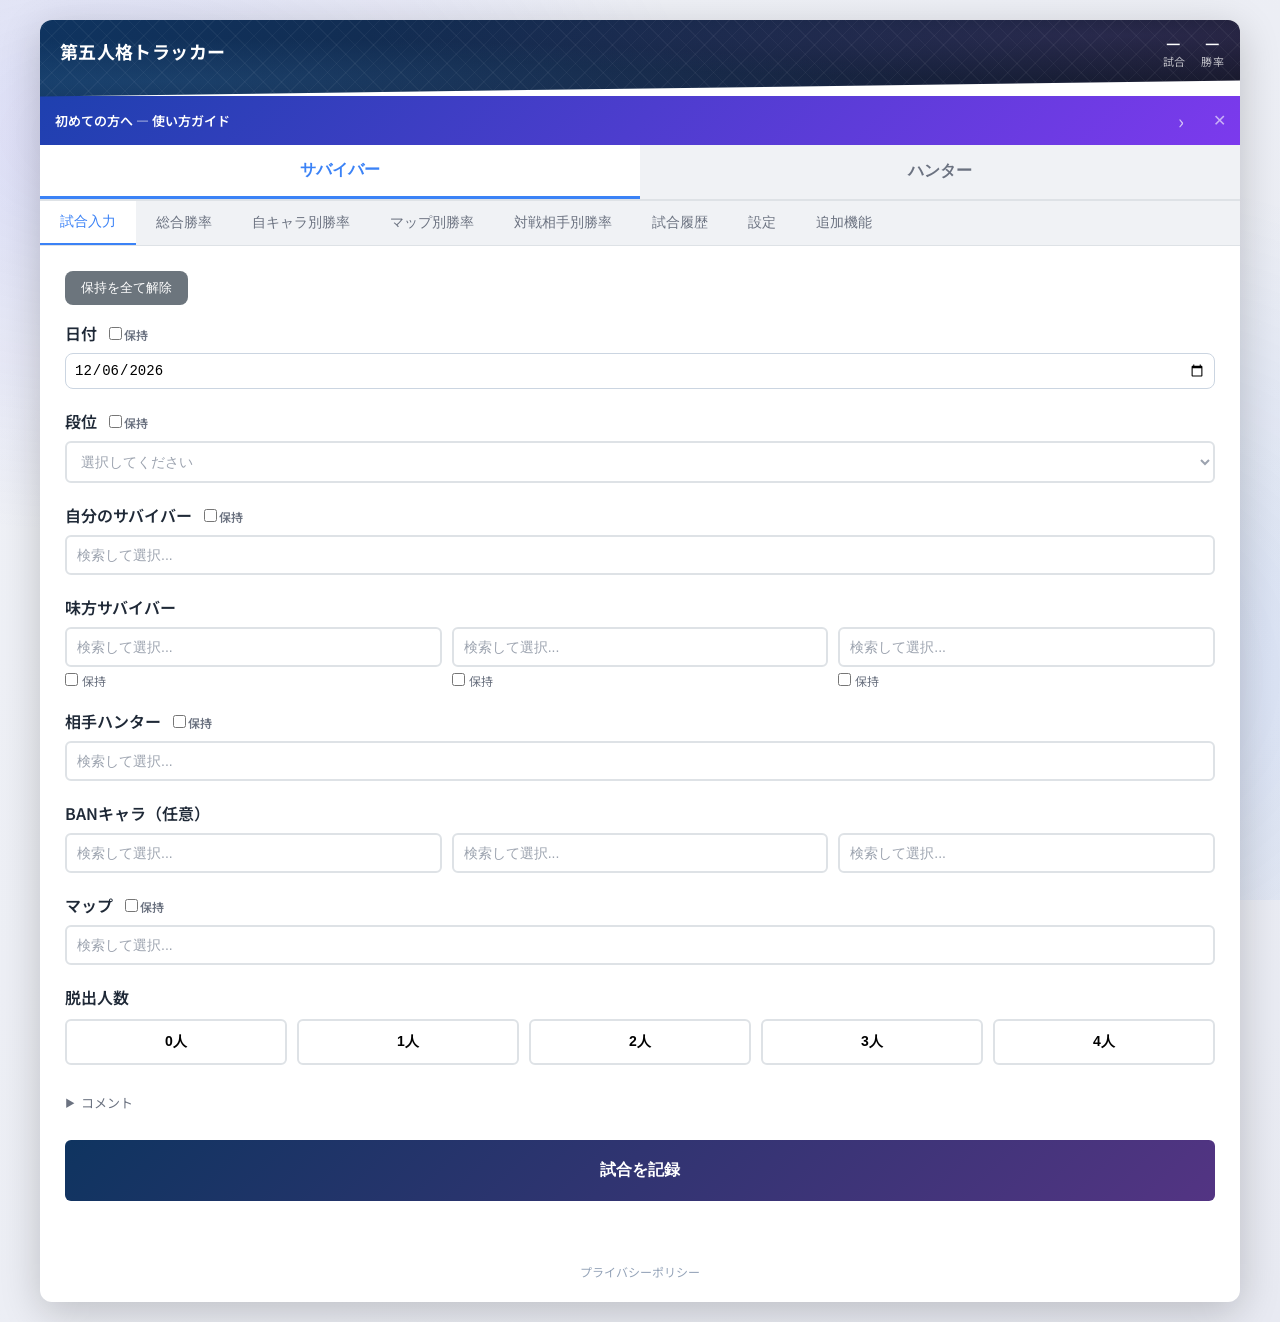
==== commit 8951724f: "Add files via upload" ====
--- a/index.html
+++ b/index.html
@@ -2,7 +2,7 @@
 <html lang="ja">
 <head>
   <meta charset="UTF-8">
-  <meta name="viewport" content="width=device-width, initial-scale=1.0">
+  <meta name="viewport" content="width=device-width, initial-scale=1.0, maximum-scale=1.0, user-scalable=no">
   <title>第五人格トラッカー | 戦績管理・勝率計算アプリ</title>
   <meta name="description" content="第五人格（Identity V）のランク戦の戦績を簡単に記録・管理できる無料ツール。勝率、キャラ別統計、マップ別データを自動計算。サバイバー/ハンター両対応で完全無料。">
   <meta name="keywords" content="第五人格,Identity V,戦績,勝率,トラッカー,ランク戦,統計,サバイバー,ハンター">
@@ -219,6 +219,7 @@
           </div>
 
           <button type="button" class="submit-button" onclick="submitMatch('survivor')">試合を記録</button>
+          <a href="predict.html" id="predict-back-link" class="predict-back-link hidden">← ハンター予測に戻る</a>
         </div>
 
         <div id="hunter-input" class="hidden">
@@ -636,7 +637,7 @@
         <div class="addon-section">
           <div class="addon-section-header">
             <span class="addon-section-title">追加機能</span>
-            <span class="addon-section-note">50試合記録すると使えます</span>
+            <span class="addon-section-note">記録試合数に応じて解放されます</span>
           </div>
 
           <div class="tier-link-card">
@@ -653,10 +654,11 @@
                 <div><strong>詳細データ</strong> — マップ分布・自キャラ別勝率・試合履歴をキャラ別に確認</div>
                 <div><strong>自動連携</strong> — 同期コードを設定していれば追加操作なしで最新データを読み込み</div>
               </div>
-            </div>
-          </div>
-
-          <div class="tier-link-card" style="margin-bottom: 0;">
+              <div class="tier-link-card-unlock">解放条件: 50試合以上</div>
+            </div>
+          </div>
+
+          <div class="tier-link-card">
             <a href="challenge.html" class="tier-link-card-header">
               <span>目標達成予測</span>
               <span class="tier-link-card-open-label">開く ›</span>
@@ -668,6 +670,23 @@
                 <div><strong>段位pt予測</strong> — 全体勝率と段位の仕組みから必要試合数を計算</div>
                 <div><strong>上振れ・期待値・下振れ</strong> — 勝率±5%の3パターンで表示</div>
               </div>
+              <div class="tier-link-card-unlock">解放条件: 50試合以上</div>
+            </div>
+          </div>
+
+          <div class="tier-link-card" style="margin-bottom: 0;">
+            <a href="predict.html" class="tier-link-card-header">
+              <span>ハンター予測</span>
+              <span class="tier-link-card-open-label">開く ›</span>
+            </a>
+            <div class="tier-link-card-body">
+              <p>BANキャラとマップの情報から、対戦相手のハンターを過去データに基づいて予測するツールです。</p>
+              <div class="tier-link-card-features">
+                <div><strong>BAN構成分析</strong> — BANされたキャラから出現傾向を算出</div>
+                <div><strong>マップ傾向</strong> — マップ別のハンター出現率を加味</div>
+                <div><strong>得意キャラ表示</strong> — 各ハンターに対する勝率の高いキャラを表示</div>
+              </div>
+              <div class="tier-link-card-unlock">解放条件: BAN入力済み50試合以上</div>
             </div>
           </div>
         </div>
@@ -735,6 +754,21 @@
       <span class="tool-sheet-title">ツール</span>
       <button type="button" class="tool-sheet-close" onclick="closeToolSheet()">✕</button>
     </div>
+    <button type="button" class="tool-sheet-item" onclick="closeToolSheet(); switchTab('settings', document.querySelector('.main-tab[onclick*=\'settings\']'))">
+      <span class="tool-sheet-item-icon">
+        <svg xmlns="http://www.w3.org/2000/svg" viewBox="0 0 24 24" fill="none" stroke="currentColor" stroke-width="2" stroke-linecap="round" stroke-linejoin="round" width="20" height="20"><circle cx="12" cy="12" r="3"/><path d="M19.4 15a1.65 1.65 0 0 0 .33 1.82l.06.06a2 2 0 0 1-2.83 2.83l-.06-.06a1.65 1.65 0 0 0-1.82-.33 1.65 1.65 0 0 0-1 1.51V21a2 2 0 0 1-4 0v-.09A1.65 1.65 0 0 0 9 19.4a1.65 1.65 0 0 0-1.82.33l-.06.06a2 2 0 0 1-2.83-2.83l.06-.06A1.65 1.65 0 0 0 4.68 15a1.65 1.65 0 0 0-1.51-1H3a2 2 0 0 1 0-4h.09A1.65 1.65 0 0 0 4.6 9a1.65 1.65 0 0 0-.33-1.82l-.06-.06a2 2 0 0 1 2.83-2.83l.06.06A1.65 1.65 0 0 0 9 4.68a1.65 1.65 0 0 0 1-1.51V3a2 2 0 0 1 4 0v.09a1.65 1.65 0 0 0 1 1.51 1.65 1.65 0 0 0 1.82-.33l.06-.06a2 2 0 0 1 2.83 2.83l-.06.06A1.65 1.65 0 0 0 19.4 9a1.65 1.65 0 0 0 1.51 1H21a2 2 0 0 1 0 4h-.09a1.65 1.65 0 0 0-1.51 1z"/></svg>
+      </span>
+      <span class="tool-sheet-item-label">設定</span>
+      <span class="tool-sheet-item-arrow">›</span>
+    </button>
+    <a href="guide.html" class="tool-sheet-item">
+      <span class="tool-sheet-item-icon">
+        <svg xmlns="http://www.w3.org/2000/svg" viewBox="0 0 24 24" fill="none" stroke="currentColor" stroke-width="2" stroke-linecap="round" stroke-linejoin="round" width="20" height="20"><path d="M2 3h6a4 4 0 0 1 4 4v14a3 3 0 0 0-3-3H2z"/><path d="M22 3h-6a4 4 0 0 0-4 4v14a3 3 0 0 1 3-3h7z"/></svg>
+      </span>
+      <span class="tool-sheet-item-label">使い方ガイド</span>
+      <span class="tool-sheet-item-arrow">›</span>
+    </a>
+    <div class="tool-sheet-divider"></div>
     <a href="tier.html" class="tool-sheet-item">
       <span class="tool-sheet-item-icon">
         <svg xmlns="http://www.w3.org/2000/svg" viewBox="0 0 24 24" fill="none" stroke="currentColor" stroke-width="2" stroke-linecap="round" stroke-linejoin="round" width="20" height="20"><line x1="18" y1="20" x2="18" y2="10"/><line x1="12" y1="20" x2="12" y2="4"/><line x1="6" y1="20" x2="6" y2="14"/></svg>
@@ -749,26 +783,16 @@
       <span class="tool-sheet-item-label">目標達成予測</span>
       <span class="tool-sheet-item-arrow">›</span>
     </a>
-    <div class="tool-sheet-divider"></div>
-    <button type="button" class="tool-sheet-item" onclick="closeToolSheet(); switchTab('settings', document.querySelector('.main-tab[onclick*=\'settings\']'))">
+    <a href="predict.html" class="tool-sheet-item">
       <span class="tool-sheet-item-icon">
-        <svg xmlns="http://www.w3.org/2000/svg" viewBox="0 0 24 24" fill="none" stroke="currentColor" stroke-width="2" stroke-linecap="round" stroke-linejoin="round" width="20" height="20"><circle cx="12" cy="12" r="3"/><path d="M19.4 15a1.65 1.65 0 0 0 .33 1.82l.06.06a2 2 0 0 1-2.83 2.83l-.06-.06a1.65 1.65 0 0 0-1.82-.33 1.65 1.65 0 0 0-1 1.51V21a2 2 0 0 1-4 0v-.09A1.65 1.65 0 0 0 9 19.4a1.65 1.65 0 0 0-1.82.33l-.06.06a2 2 0 0 1-2.83-2.83l.06-.06A1.65 1.65 0 0 0 4.68 15a1.65 1.65 0 0 0-1.51-1H3a2 2 0 0 1 0-4h.09A1.65 1.65 0 0 0 4.6 9a1.65 1.65 0 0 0-.33-1.82l-.06-.06a2 2 0 0 1 2.83-2.83l.06.06A1.65 1.65 0 0 0 9 4.68a1.65 1.65 0 0 0 1-1.51V3a2 2 0 0 1 4 0v.09a1.65 1.65 0 0 0 1 1.51 1.65 1.65 0 0 0 1.82-.33l.06-.06a2 2 0 0 1 2.83 2.83l-.06.06A1.65 1.65 0 0 0 19.4 9a1.65 1.65 0 0 0 1.51 1H21a2 2 0 0 1 0 4h-.09a1.65 1.65 0 0 0-1.51 1z"/></svg>
-      </span>
-      <span class="tool-sheet-item-label">設定</span>
-      <span class="tool-sheet-item-arrow">›</span>
-    </button>
-    <a href="guide.html" class="tool-sheet-item">
-      <span class="tool-sheet-item-icon">
-        <svg xmlns="http://www.w3.org/2000/svg" viewBox="0 0 24 24" fill="none" stroke="currentColor" stroke-width="2" stroke-linecap="round" stroke-linejoin="round" width="20" height="20"><path d="M2 3h6a4 4 0 0 1 4 4v14a3 3 0 0 0-3-3H2z"/><path d="M22 3h-6a4 4 0 0 0-4 4v14a3 3 0 0 1 3-3h7z"/></svg>
-      </span>
-      <span class="tool-sheet-item-label">使い方ガイド</span>
+        <svg xmlns="http://www.w3.org/2000/svg" viewBox="0 0 24 24" fill="none" stroke="currentColor" stroke-width="2" stroke-linecap="round" stroke-linejoin="round" width="20" height="20"><path d="M1 12s4-8 11-8 11 8 11 8-4 8-11 8-11-8-11-8z"/><circle cx="12" cy="12" r="3"/></svg>
+      </span>
+      <span class="tool-sheet-item-label">ハンター予測</span>
       <span class="tool-sheet-item-arrow">›</span>
     </a>
   </div>
 
   </main>
-
-  <div id="toast-container" class="toast-container"></div>
 
   <script src="shared.js"></script>
   <script src="app.js"></script>
--- a/base.css
+++ b/base.css
@@ -132,6 +132,24 @@
   --c-primary-bg: #1e2d4a;
 }
 
+/* ===== トースト通知 ===== */
+.shared-toast {
+  position: fixed; bottom: 24px; left: 50%; transform: translateX(-50%) translateY(20px);
+  background: #1f2937; color: #fff; padding: 10px 20px; border-radius: 8px;
+  font-size: 13px; font-weight: 600; z-index: 9999;
+  opacity: 0; transition: opacity 0.3s, transform 0.3s;
+  pointer-events: none; max-width: 90vw; text-align: center;
+  box-shadow: 0 4px 12px rgba(0,0,0,0.3);
+}
+.shared-toast.toast-error { background: #dc2626; }
+.shared-toast.visible { opacity: 1; transform: translateX(-50%) translateY(0); }
+
+@media (max-width: 767px) {
+  .shared-toast {
+    bottom: calc(80px + env(safe-area-inset-bottom, 0px));
+  }
+}
+
 /* ダークモード時のグロー微調整 */
 @media (min-width: 768px) {
   body.dark-mode::before {
--- a/style.css
+++ b/style.css
@@ -1,8 +1,11 @@
 /* ===== トークン・リセットは base.css で定義 ===== */
 
 body {
+  background: linear-gradient(135deg, #f0f2f7 0%, #e8eaf2 100%);
+  padding: 20px;
+}
+body.dark-mode {
   background: linear-gradient(135deg, #1a1a2e 0%, #16213e 100%);
-  padding: 20px;
 }
 
 .container {
@@ -215,6 +218,15 @@
   transform: translateY(0);
 }
 
+.predict-back-link {
+  display: block; text-align: center; margin-top: 12px;
+  color: var(--t-muted); font-size: 13px; text-decoration: none;
+  padding: 8px; border-radius: 8px; transition: color 0.15s;
+}
+.predict-back-link:hover { color: var(--c-primary-mid); }
+body.dark-mode .predict-back-link { color: var(--t-muted); }
+body.dark-mode .predict-back-link:hover { color: var(--c-primary-light); }
+
 .filter-section {
   background: var(--s-raised);
   padding: 15px;
@@ -756,6 +768,10 @@
 .searchable-select-wrapper {
   position: relative;
   width: 100%;
+  z-index: 1;
+}
+.searchable-select-wrapper.ss-active {
+  z-index: var(--z-dropdown);
 }
 
 .searchable-select-wrapper select {
@@ -1170,6 +1186,19 @@
   color: var(--c-primary-light);
   box-shadow: 0 1px 3px rgba(0,0,0,0.3);
 }
+/* ダークモード: 詳細ソートコントロール（トップページと統一） */
+body.dark-mode .detail-sort-key-btn:hover { color: var(--t-primary); }
+body.dark-mode .detail-sort-key-btn.active {
+  color: var(--c-primary-light);
+  box-shadow: 0 1px 3px rgba(0,0,0,0.3);
+}
+body.dark-mode .detail-sort-divider { background: var(--b-default); }
+body.dark-mode .detail-sort-arrow-btn { color: var(--t-muted); }
+body.dark-mode .detail-sort-arrow-btn:hover { color: var(--t-primary); }
+body.dark-mode .detail-sort-arrow-btn.active {
+  color: var(--c-primary-light);
+  box-shadow: 0 1px 3px rgba(0,0,0,0.3);
+}
 /* ダークモード: 検索ドロップダウン */
 body.dark-mode .ss-input {
   background: var(--s-raised);
@@ -1183,7 +1212,7 @@
   color: var(--t-muted);
 }
 body.dark-mode .ss-clear {
-  background: var(--b-default);
+  background: transparent;
   color: var(--t-muted);
 }
 body.dark-mode .ss-clear:hover {
@@ -1803,6 +1832,10 @@
 .tier-link-card-features strong { color: var(--t-secondary); }
 body.dark-mode .tier-link-card-header { color: var(--c-primary-light); }
 body.dark-mode .tier-link-card-features strong { color: var(--t-primary); }
+.tier-link-card-unlock {
+  margin-top: 10px; padding-top: 8px; border-top: 1px solid var(--b-subtle);
+  font-size: 11px; color: var(--t-faint);
+}
 
 /* ===== ヘッダー再設計 ===== */
 .header {
@@ -2397,31 +2430,51 @@
   gap: var(--sp-1);
   flex-shrink: 0;
 }
-.detail-sort-key-btn,
+.detail-sort-key-btn {
+  padding: 8px 16px;
+  border: none;
+  border-radius: var(--r-input);
+  background: transparent;
+  font-size: 13px;
+  font-weight: 600;
+  cursor: pointer;
+  color: var(--t-muted);
+  touch-action: manipulation;
+  transition: background var(--transition-hover), color var(--transition-hover), box-shadow var(--transition-hover);
+}
+.detail-sort-key-btn:hover { color: var(--t-secondary); }
+.detail-sort-key-btn.active {
+  background: var(--s-base);
+  color: var(--c-primary);
+  box-shadow: 0 1px 3px rgba(0,0,0,0.15);
+}
 .detail-sort-arrow-btn {
-  padding: 3px 10px;
-  min-height: 44px;
-  min-width: 44px;
-  border: 1px solid var(--b-default);
-  border-radius: var(--r-sm);
-  background: var(--s-raised);
-  font-size: var(--fs-xs);
-  color: var(--t-secondary);
-  cursor: pointer;
+  width: 32px;
+  height: 32px;
+  border: none;
+  border-radius: var(--r-input);
+  background: transparent;
+  font-size: 16px;
+  font-weight: 800;
+  cursor: pointer;
+  color: var(--t-faint);
   touch-action: manipulation;
-  transition: background var(--transition-hover), color var(--transition-hover), border-color var(--transition-hover);
-}
-.detail-sort-key-btn.active,
+  transition: background var(--transition-hover), color var(--transition-hover), box-shadow var(--transition-hover);
+  display: flex;
+  align-items: center;
+  justify-content: center;
+}
+.detail-sort-arrow-btn:hover { color: var(--t-secondary); }
 .detail-sort-arrow-btn.active {
-  background: var(--c-primary);
-  color: #fff;
-  border-color: var(--c-primary);
+  background: var(--s-base);
+  color: var(--c-primary-mid);
+  box-shadow: 0 1px 3px rgba(0,0,0,0.15);
 }
 .detail-sort-divider {
   width: 1px;
-  background: var(--b-default);
-  align-self: stretch;
-  margin: 2px 2px;
+  height: 24px;
+  background: var(--b-strong);
+  margin: 0 2px;
 }
 .detail-history-title {
   font-size: var(--fs-sm);
@@ -2855,47 +2908,3 @@
   margin-bottom: var(--sp-3);
 }
 
-/* ===== トースト通知 ===== */
-.toast-container {
-  position: fixed;
-  bottom: calc(80px + env(safe-area-inset-bottom, 0px));
-  left: 50%;
-  transform: translateX(-50%);
-  z-index: 9999;
-  display: flex;
-  flex-direction: column;
-  align-items: center;
-  gap: 8px;
-  pointer-events: none;
-}
-.toast {
-  padding: 10px 20px;
-  border-radius: var(--r-md);
-  font-size: 13px;
-  font-weight: 600;
-  color: #fff;
-  background: #1e293b;
-  box-shadow: 0 4px 12px rgba(0,0,0,0.2);
-  opacity: 0;
-  transform: translateY(12px);
-  animation: toast-in 0.25s ease forwards;
-  pointer-events: auto;
-}
-body.dark-mode .toast {
-  background: #334155;
-}
-.toast.toast-error {
-  background: #dc2626;
-}
-body.dark-mode .toast.toast-error {
-  background: #b91c1c;
-}
-.toast.toast-out {
-  animation: toast-out 0.2s ease forwards;
-}
-@keyframes toast-in {
-  to { opacity: 1; transform: translateY(0); }
-}
-@keyframes toast-out {
-  to { opacity: 0; transform: translateY(12px); }
-}
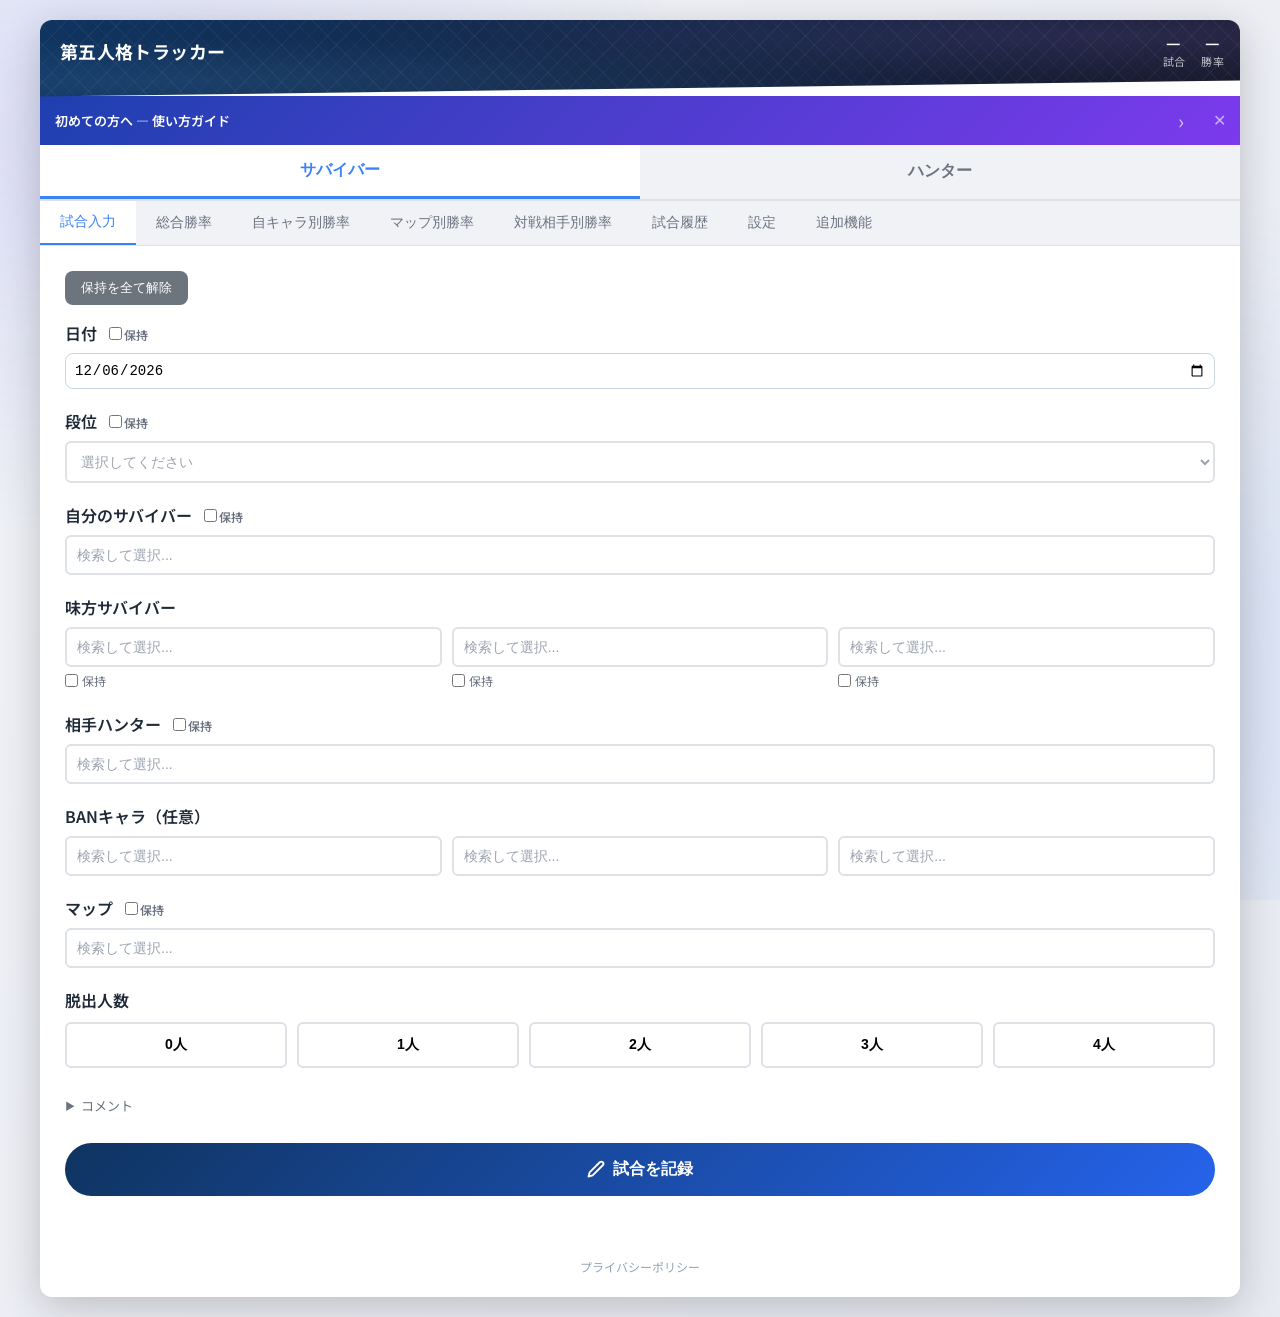
==== commit 95bf48e0: "Add files via upload" ====
--- a/index.html
+++ b/index.html
@@ -121,19 +121,19 @@
           </div>
 
           <div class="form-group">
-            <label class="form-label">日付 <input type="checkbox" id="persist-survivor-date" class="persist-check"><span class="persist-label">保持</span></label>
+            <div class="form-label">日付 <label class="persist-wrap"><input type="checkbox" id="persist-survivor-date" class="persist-check"><span class="persist-label">保持</span></label></div>
             <input type="date" id="survivor-date" class="input-date">
           </div>
 
           <div class="form-group">
-            <label class="form-label">段位 <input type="checkbox" id="persist-survivor-rank" class="persist-check"><span class="persist-label">保持</span></label>
+            <div class="form-label">段位 <label class="persist-wrap"><input type="checkbox" id="persist-survivor-rank" class="persist-check"><span class="persist-label">保持</span></label></div>
             <select id="survivor-rank">
               <option value="">選択してください</option>
             </select>
           </div>
 
           <div class="form-group">
-            <label class="form-label">自分のサバイバー <input type="checkbox" id="persist-my-survivor" class="persist-check"><span class="persist-label">保持</span></label>
+            <div class="form-label">自分のサバイバー <label class="persist-wrap"><input type="checkbox" id="persist-my-survivor" class="persist-check"><span class="persist-label">保持</span></label></div>
             <select id="my-survivor" onchange="updateSurvivorSelectOptions()">
               <option value="">選択してください</option>
             </select>
@@ -164,7 +164,7 @@
           </div>
 
           <div class="form-group">
-            <label class="form-label">相手ハンター <input type="checkbox" id="persist-opponent-hunter" class="persist-check"><span class="persist-label">保持</span></label>
+            <div class="form-label">相手ハンター <label class="persist-wrap"><input type="checkbox" id="persist-opponent-hunter" class="persist-check"><span class="persist-label">保持</span></label></div>
             <select id="opponent-hunter">
               <option value="">選択してください</option>
             </select>
@@ -192,7 +192,7 @@
           </div>
 
           <div class="form-group">
-            <label class="form-label">マップ <input type="checkbox" id="persist-survivor-map" class="persist-check"><span class="persist-label">保持</span></label>
+            <div class="form-label">マップ <label class="persist-wrap"><input type="checkbox" id="persist-survivor-map" class="persist-check"><span class="persist-label">保持</span></label></div>
             <select id="survivor-map">
               <option value="">選択してください</option>
             </select>
@@ -218,7 +218,7 @@
             </div>
           </div>
 
-          <button type="button" class="submit-button" onclick="submitMatch('survivor')">試合を記録</button>
+          <button type="button" class="submit-button" onclick="submitMatch('survivor')"><svg xmlns="http://www.w3.org/2000/svg" viewBox="0 0 24 24" fill="none" stroke="currentColor" stroke-width="2.5" stroke-linecap="round" stroke-linejoin="round" width="18" height="18"><path d="M17 3a2.828 2.828 0 1 1 4 4L7.5 20.5 2 22l1.5-5.5L17 3z"/></svg>試合を記録</button>
           <a href="predict.html" id="predict-back-link" class="predict-back-link hidden">← ハンター予測に戻る</a>
         </div>
 
@@ -232,25 +232,35 @@
           </div>
 
           <div class="form-group">
-            <label class="form-label">日付 <input type="checkbox" id="persist-hunter-date" class="persist-check"><span class="persist-label">保持</span></label>
+            <div class="form-label">日付 <label class="persist-wrap"><input type="checkbox" id="persist-hunter-date" class="persist-check"><span class="persist-label">保持</span></label></div>
             <input type="date" id="hunter-date" class="input-date">
           </div>
 
           <div class="form-group">
-            <label class="form-label">段位 <input type="checkbox" id="persist-hunter-rank" class="persist-check"><span class="persist-label">保持</span></label>
+            <div class="form-label">段位 <label class="persist-wrap"><input type="checkbox" id="persist-hunter-rank" class="persist-check"><span class="persist-label">保持</span></label></div>
             <select id="hunter-rank">
               <option value="">選択してください</option>
             </select>
           </div>
 
           <div class="form-group">
-            <label class="form-label">自分のハンター <input type="checkbox" id="persist-my-hunter" class="persist-check"><span class="persist-label">保持</span></label>
+            <div class="form-label">自分のハンター <label class="persist-wrap"><input type="checkbox" id="persist-my-hunter" class="persist-check"><span class="persist-label">保持</span></label></div>
             <select id="my-hunter">
               <option value="">選択してください</option>
             </select>
           </div>
 
           <div class="form-group">
+            <div class="form-label">特質 <label class="persist-wrap"><input type="checkbox" id="persist-hunter-trait" class="persist-check"><span class="persist-label">保持</span></label></div>
+            <div class="trait-picker" id="trait-picker">
+              <button type="button" class="trait-selected-btn" id="trait-selected-btn" onclick="toggleTraitPicker()">
+                <span class="trait-placeholder" id="trait-placeholder">選択してください</span>
+              </button>
+              <div class="trait-grid hidden" id="trait-grid"></div>
+            </div>
+          </div>
+
+          <div class="form-group">
             <label class="form-label">相手サバイバー</label>
             <div class="opponent-survivor-grid">
               <div>
@@ -281,7 +291,7 @@
           </div>
 
           <div class="form-group">
-            <label class="form-label">マップ <input type="checkbox" id="persist-hunter-map" class="persist-check"><span class="persist-label">保持</span></label>
+            <div class="form-label">マップ <label class="persist-wrap"><input type="checkbox" id="persist-hunter-map" class="persist-check"><span class="persist-label">保持</span></label></div>
             <select id="hunter-map">
               <option value="">選択してください</option>
             </select>
@@ -307,7 +317,7 @@
             </div>
           </div>
 
-          <button type="button" class="submit-button" onclick="submitMatch('hunter')">試合を記録</button>
+          <button type="button" class="submit-button" onclick="submitMatch('hunter')"><svg xmlns="http://www.w3.org/2000/svg" viewBox="0 0 24 24" fill="none" stroke="currentColor" stroke-width="2.5" stroke-linecap="round" stroke-linejoin="round" width="18" height="18"><path d="M17 3a2.828 2.828 0 1 1 4 4L7.5 20.5 2 22l1.5-5.5L17 3z"/></svg>試合を記録</button>
         </div>
 
       </div>
--- a/style.css
+++ b/style.css
@@ -197,21 +197,25 @@
 
 .submit-button {
   width: 100%;
-  padding: var(--sp-5);
-  background: linear-gradient(135deg, #0f3460 0%, #533483 100%);
+  padding: 16px 24px;
+  background: linear-gradient(135deg, #0f3460 0%, #2563eb 100%);
   color: white;
   border: none;
-  border-radius: var(--r-input);
+  border-radius: var(--r-pill);
   font-size: var(--fs-md);
   font-weight: 600;
   cursor: pointer;
   margin-top: 20px;
-  transition: transform var(--transition-hover);
+  transition: transform var(--transition-hover), box-shadow var(--transition-hover);
+  display: flex;
+  align-items: center;
+  justify-content: center;
+  gap: 8px;
 }
 
 .submit-button:hover {
   transform: translateY(-2px);
-  box-shadow: 0 5px 15px rgba(15, 52, 96, 0.4);
+  box-shadow: 0 6px 20px rgba(37, 99, 235, 0.4);
 }
 
 .submit-button:active {
@@ -492,8 +496,11 @@
   border-bottom: 1px solid var(--b-default);
   border-left: 3px solid transparent;
   display: flex;
+  flex-wrap: wrap;
   justify-content: space-between;
   align-items: center;
+  cursor: pointer;
+  position: relative;
 }
 .match-item:has(.match-result.win)  { border-left-color: var(--win-bg); }
 .match-item:has(.match-result.lose) { border-left-color: var(--lose-bg); }
@@ -505,6 +512,7 @@
 
 .match-info {
   flex: 1;
+  min-width: 0;
 }
 
 .match-result {
@@ -542,6 +550,79 @@
 .edit-button {
   background: #f59e0b;
   color: #000;
+}
+
+/* ===== 試合履歴: タップ展開（モバイル） ===== */
+/* 展開ヒント（∨マーク） */
+.match-expand-hint {
+  display: none;
+}
+/* 展開式アクション（モバイル用） */
+.match-actions-expandable {
+  display: none;
+}
+
+@media (max-width: 767px) {
+  .match-item {
+    cursor: pointer;
+  }
+  /* PC用インラインボタンを隠す */
+  .match-actions-inline {
+    display: none;
+  }
+  /* 展開ヒント表示 */
+  .match-expand-hint {
+    display: block;
+    font-size: 12px;
+    color: var(--t-faint);
+    flex-shrink: 0;
+    transition: transform 0.2s;
+    padding: 0 2px;
+  }
+  .match-item.actions-open .match-expand-hint {
+    transform: rotate(180deg);
+  }
+  /* 展開式アクション */
+  .match-actions-expandable {
+    display: flex;
+    width: 100%;
+    gap: 8px;
+    padding-top: 10px;
+    max-height: 0;
+    overflow: hidden;
+    opacity: 0;
+    transition: max-height 0.2s ease, opacity 0.2s ease, padding-top 0.2s ease;
+    padding-top: 0;
+  }
+  .match-item.actions-open .match-actions-expandable {
+    max-height: 50px;
+    opacity: 1;
+    padding-top: 10px;
+  }
+  .match-actions-expandable button {
+    flex: 1;
+    margin-left: 0;
+    padding: 8px 0;
+    font-size: 13px;
+    font-weight: 600;
+    border-radius: var(--r-input);
+  }
+}
+
+/* PC: 従来通りインライン表示 */
+@media (min-width: 768px) {
+  .match-item {
+    cursor: default;
+  }
+  .match-expand-hint {
+    display: none;
+  }
+  .match-actions-expandable {
+    display: none;
+  }
+  .match-actions-inline {
+    display: flex;
+  }
 }
 
 .match-comment {
@@ -1111,7 +1192,7 @@
   border-color: var(--c-primary);
 }
 body.dark-mode .submit-button {
-  background: linear-gradient(135deg, #1a4a8a 0%, #6d3fa0 100%);
+  background: linear-gradient(135deg, #0f3460 0%, #2563eb 100%);
 }
 body.dark-mode .stats-card {
   box-shadow: 0 1px 3px rgba(0,0,0,0.3);
@@ -1186,19 +1267,6 @@
   color: var(--c-primary-light);
   box-shadow: 0 1px 3px rgba(0,0,0,0.3);
 }
-/* ダークモード: 詳細ソートコントロール（トップページと統一） */
-body.dark-mode .detail-sort-key-btn:hover { color: var(--t-primary); }
-body.dark-mode .detail-sort-key-btn.active {
-  color: var(--c-primary-light);
-  box-shadow: 0 1px 3px rgba(0,0,0,0.3);
-}
-body.dark-mode .detail-sort-divider { background: var(--b-default); }
-body.dark-mode .detail-sort-arrow-btn { color: var(--t-muted); }
-body.dark-mode .detail-sort-arrow-btn:hover { color: var(--t-primary); }
-body.dark-mode .detail-sort-arrow-btn.active {
-  color: var(--c-primary-light);
-  box-shadow: 0 1px 3px rgba(0,0,0,0.3);
-}
 /* ダークモード: 検索ドロップダウン */
 body.dark-mode .ss-input {
   background: var(--s-raised);
@@ -1316,10 +1384,11 @@
   color: var(--t-muted) !important;
 }
 /* 保持チェックボックスラベル */
+.persist-wrap { cursor: pointer; }
 .persist-label { font-size: var(--fs-sm); color: var(--t-muted); margin-left: 2px; }
 body.dark-mode .persist-label { color: var(--t-secondary); }
 .persist-check { margin-left: var(--sp-2); }
-.persist-sub-label { display: block; margin-top: 5px; font-size: var(--fs-sm); color: var(--t-muted); }
+.persist-sub-label { display: inline-flex; align-items: center; margin-top: 5px; font-size: var(--fs-sm); color: var(--t-muted); cursor: pointer; }
 .persist-sub-check { margin-right: 4px; }
 
 /* ===== マップ円グラフ ===== */
@@ -2417,6 +2486,7 @@
   gap: var(--sp-2);
   flex-wrap: wrap;
 }
+.detail-bar-sort-row .sort-control { margin-bottom: 0; }
 .detail-bar-sort-title {
   font-size: var(--fs-sm);
   font-weight: 700;
@@ -2424,57 +2494,6 @@
   display: flex;
   align-items: center;
   gap: var(--sp-2);
-}
-.detail-bar-sort-control {
-  display: flex;
-  gap: var(--sp-1);
-  flex-shrink: 0;
-}
-.detail-sort-key-btn {
-  padding: 8px 16px;
-  border: none;
-  border-radius: var(--r-input);
-  background: transparent;
-  font-size: 13px;
-  font-weight: 600;
-  cursor: pointer;
-  color: var(--t-muted);
-  touch-action: manipulation;
-  transition: background var(--transition-hover), color var(--transition-hover), box-shadow var(--transition-hover);
-}
-.detail-sort-key-btn:hover { color: var(--t-secondary); }
-.detail-sort-key-btn.active {
-  background: var(--s-base);
-  color: var(--c-primary);
-  box-shadow: 0 1px 3px rgba(0,0,0,0.15);
-}
-.detail-sort-arrow-btn {
-  width: 32px;
-  height: 32px;
-  border: none;
-  border-radius: var(--r-input);
-  background: transparent;
-  font-size: 16px;
-  font-weight: 800;
-  cursor: pointer;
-  color: var(--t-faint);
-  touch-action: manipulation;
-  transition: background var(--transition-hover), color var(--transition-hover), box-shadow var(--transition-hover);
-  display: flex;
-  align-items: center;
-  justify-content: center;
-}
-.detail-sort-arrow-btn:hover { color: var(--t-secondary); }
-.detail-sort-arrow-btn.active {
-  background: var(--s-base);
-  color: var(--c-primary-mid);
-  box-shadow: 0 1px 3px rgba(0,0,0,0.15);
-}
-.detail-sort-divider {
-  width: 1px;
-  height: 24px;
-  background: var(--b-strong);
-  margin: 0 2px;
 }
 .detail-history-title {
   font-size: var(--fs-sm);
@@ -2908,3 +2927,128 @@
   margin-bottom: var(--sp-3);
 }
 
+/* ===== バリデーションエラー ===== */
+.validation-error {
+  border-color: #ef4444 !important;
+  box-shadow: 0 0 0 2px rgba(239, 68, 68, 0.2);
+}
+.result-buttons.validation-error {
+  border: 2px solid #ef4444;
+  border-radius: var(--r-input);
+  box-shadow: 0 0 0 2px rgba(239, 68, 68, 0.2);
+}
+body.dark-mode .validation-error,
+body.dark-mode .result-buttons.validation-error {
+  box-shadow: 0 0 0 2px rgba(239, 68, 68, 0.35);
+}
+
+/* ===== 特質ピッカー ===== */
+.trait-picker { position: relative; }
+.trait-selected-btn {
+  width: 100%;
+  display: flex; align-items: center; gap: 8px;
+  padding: 10px 12px;
+  background: var(--s-base);
+  border: 2px solid var(--b-default);
+  border-radius: 8px;
+  cursor: pointer;
+  font-size: 14px;
+  color: var(--t-primary);
+}
+.trait-selected-btn img.trait-selected-icon { width: 28px; height: 28px; }
+.trait-placeholder { color: var(--t-faint); }
+.trait-grid {
+  display: grid;
+  grid-template-columns: repeat(4, 1fr);
+  gap: 8px;
+  margin-top: 8px;
+  padding: 8px;
+  background: var(--s-base);
+  border: 1px solid var(--b-default);
+  border-radius: 8px;
+}
+.trait-grid.hidden { display: none; }
+.trait-icon-btn {
+  display: flex; align-items: center; justify-content: center;
+  padding: 8px;
+  border: 2px solid transparent;
+  border-radius: 8px;
+  background: none;
+  cursor: pointer;
+  transition: border-color 0.15s;
+}
+.trait-icon-btn img { width: 36px; height: 36px; }
+.trait-icon-btn.selected { border-color: var(--c-primary); background: rgba(59,130,246,0.1); }
+body.dark-mode .trait-icon-btn.selected { background: rgba(59,130,246,0.2); }
+.trait-icon-btn:active { transform: scale(0.95); }
+
+/* ===== 試合履歴の特質アイコン ===== */
+.match-trait-icon { width: 20px; height: 20px; vertical-align: middle; margin-left: 2px; opacity: 0.85; }
+
+/* ===== カラードット（テーブル共通） ===== */
+.map-color-dot {
+  width: 10px;
+  height: 10px;
+  border-radius: 50%;
+  flex-shrink: 0;
+}
+
+/* ===== 特質別成績テーブル ===== */
+.trait-pie-layout {
+  display: flex;
+  gap: 20px;
+  align-items: flex-start;
+}
+.trait-table-wrap { flex: 1; min-width: 200px; display: flex; flex-direction: column; gap: 6px; }
+.trait-table-header {
+  display: flex;
+  align-items: center;
+  gap: 8px;
+  font-size: 11px;
+  color: var(--t-faint);
+  padding: 0 0 4px;
+  border-bottom: 1px solid var(--b-subtle);
+}
+.trait-table-row {
+  display: flex;
+  align-items: center;
+  gap: 8px;
+  padding: 5px 0;
+  border-bottom: 1px solid var(--s-overlay);
+  font-size: 13px;
+  color: var(--t-primary);
+}
+.trait-table-row:last-child { border-bottom: none; }
+.trait-table-icon { width: 20px; height: 20px; flex-shrink: 0; }
+.trait-table-name { flex: 1; min-width: 0; font-weight: 600; }
+.trait-table-record { flex-shrink: 0; font-variant-numeric: tabular-nums; color: var(--t-secondary); font-size: var(--fs-sm); }
+.trait-table-wr { width: 45px; text-align: right; flex-shrink: 0; font-weight: 600; font-variant-numeric: tabular-nums; }
+@media (max-width: 480px) {
+  .trait-pie-layout { flex-direction: column; align-items: center; }
+  .trait-table-wrap { width: 100%; }
+}
+
+/* ===== マップ別成績の特質展開 ===== */
+.bar-row.trait-expandable { cursor: pointer; }
+.bar-trait-arrow {
+  font-size: 10px; color: var(--t-muted);
+  transition: transform 0.2s;
+  flex-shrink: 0; margin-left: 4px;
+}
+.bar-row.expanded .bar-trait-arrow { transform: rotate(90deg); }
+.bar-trait-expand {
+  max-height: 0; overflow: hidden;
+  transition: max-height 0.25s ease;
+  padding-left: 40px;
+}
+.bar-trait-expand.open { max-height: 500px; }
+.bar-trait-expand-row {
+  display: flex; align-items: center; gap: 6px;
+  padding: 3px 0; font-size: 12px; color: var(--t-secondary);
+}
+.bar-trait-expand-icon { width: 18px; height: 18px; }
+.bar-trait-expand-name { min-width: 3em; }
+.bar-trait-expand-count { color: var(--t-muted); }
+.bar-trait-expand-record { color: var(--t-muted); }
+.bar-trait-expand-wr { margin-left: auto; font-weight: 600; }
+
